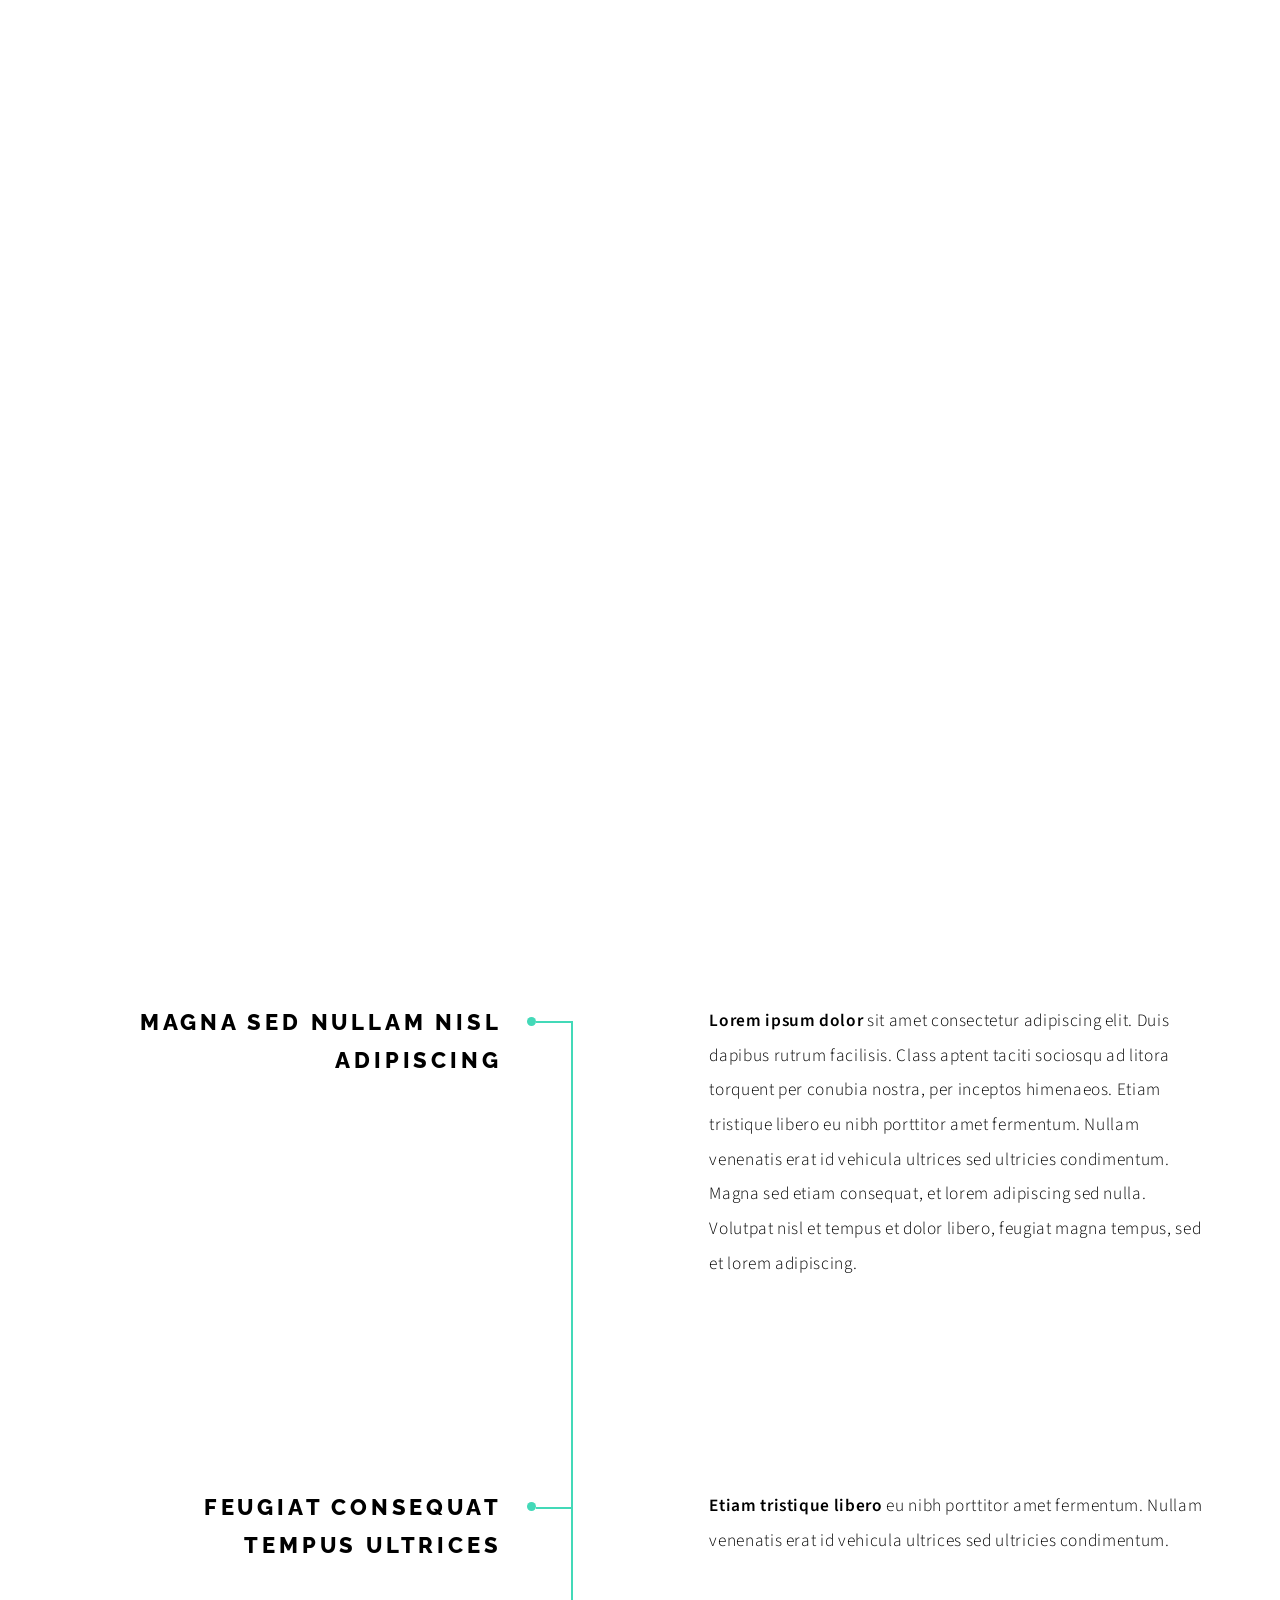
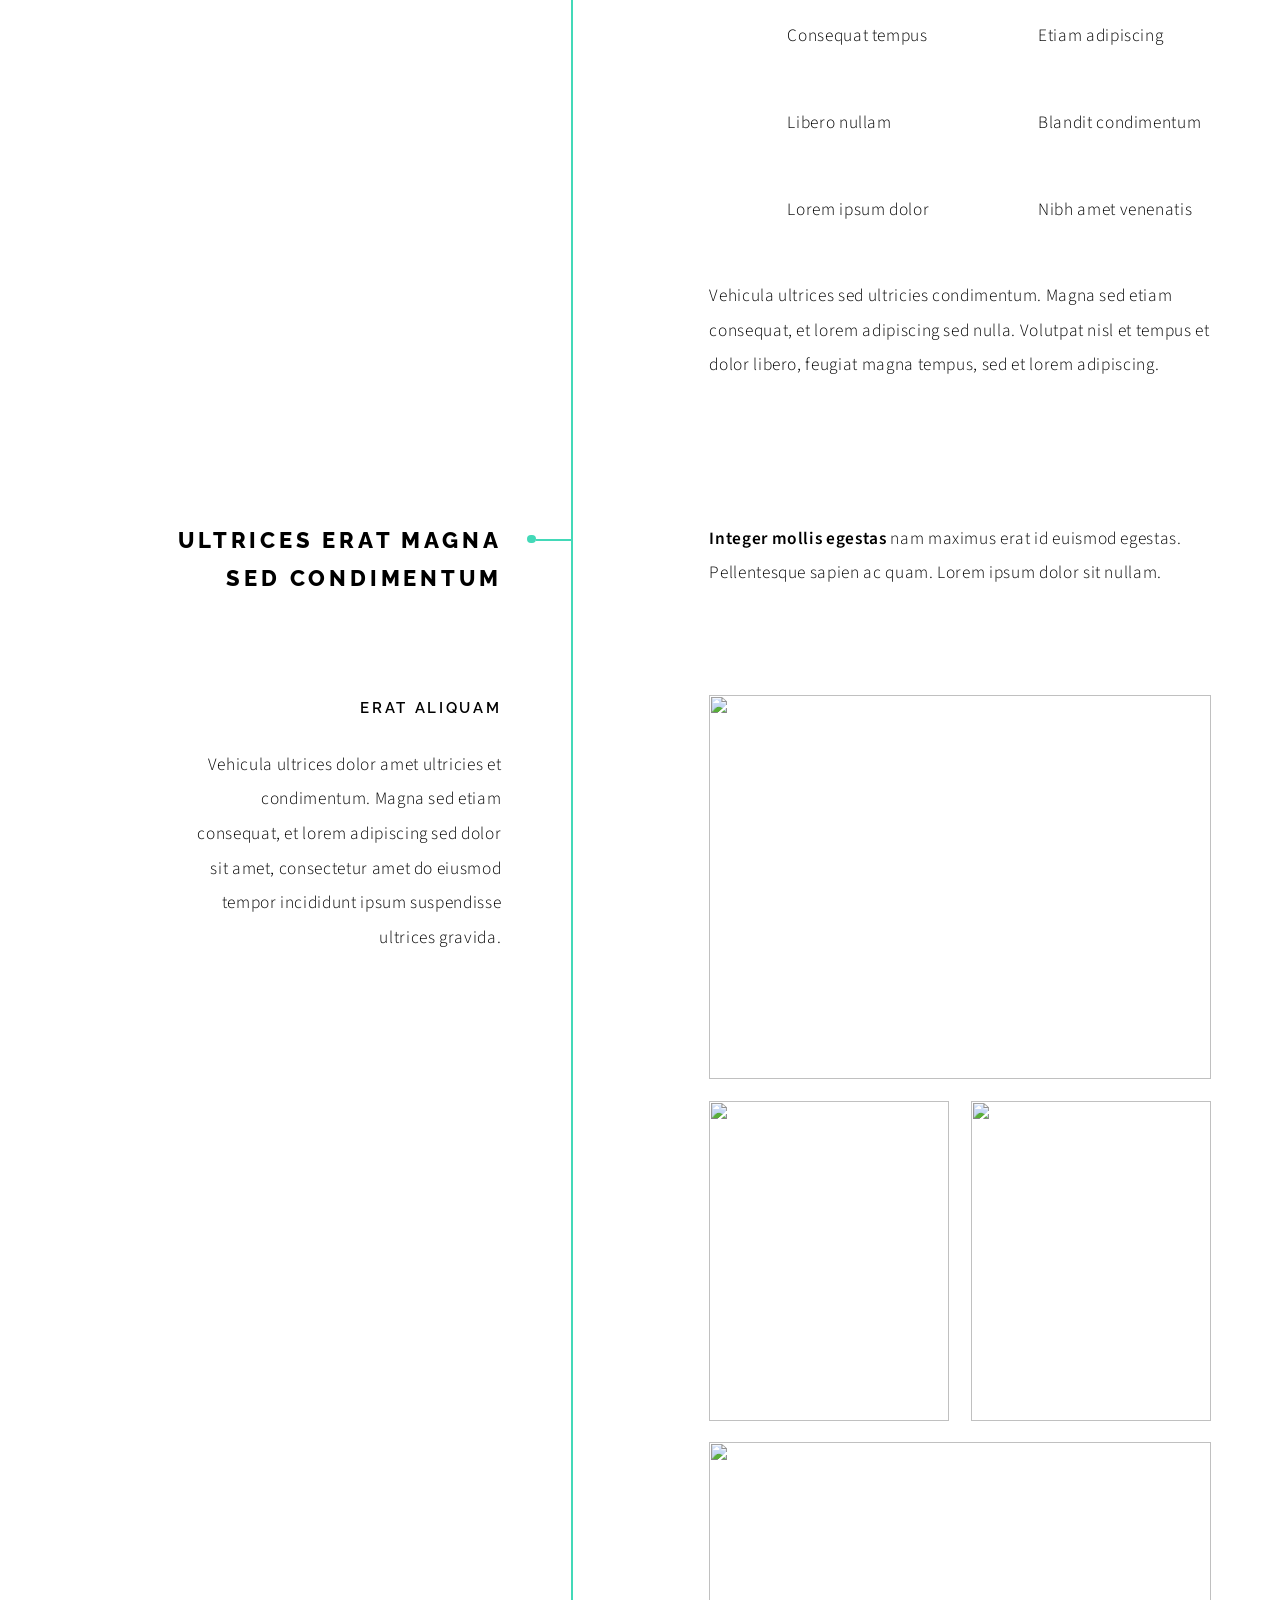
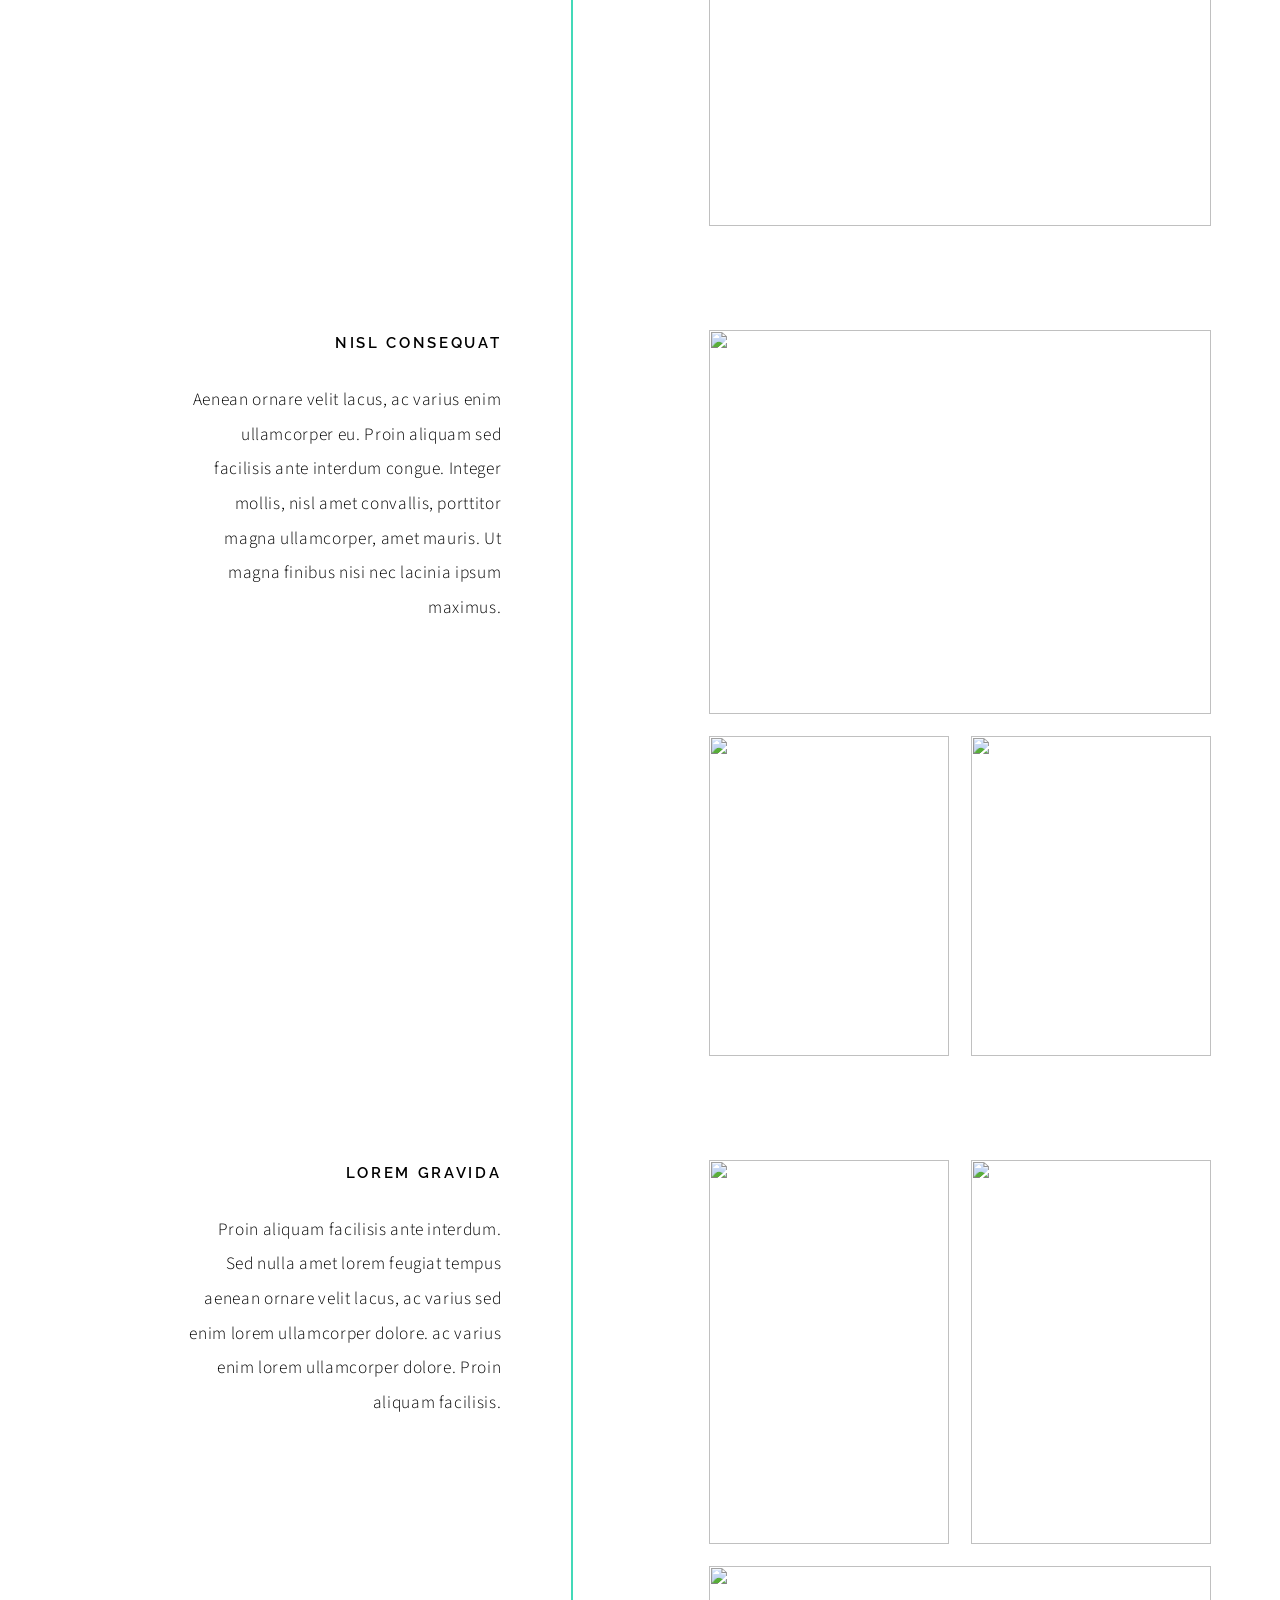
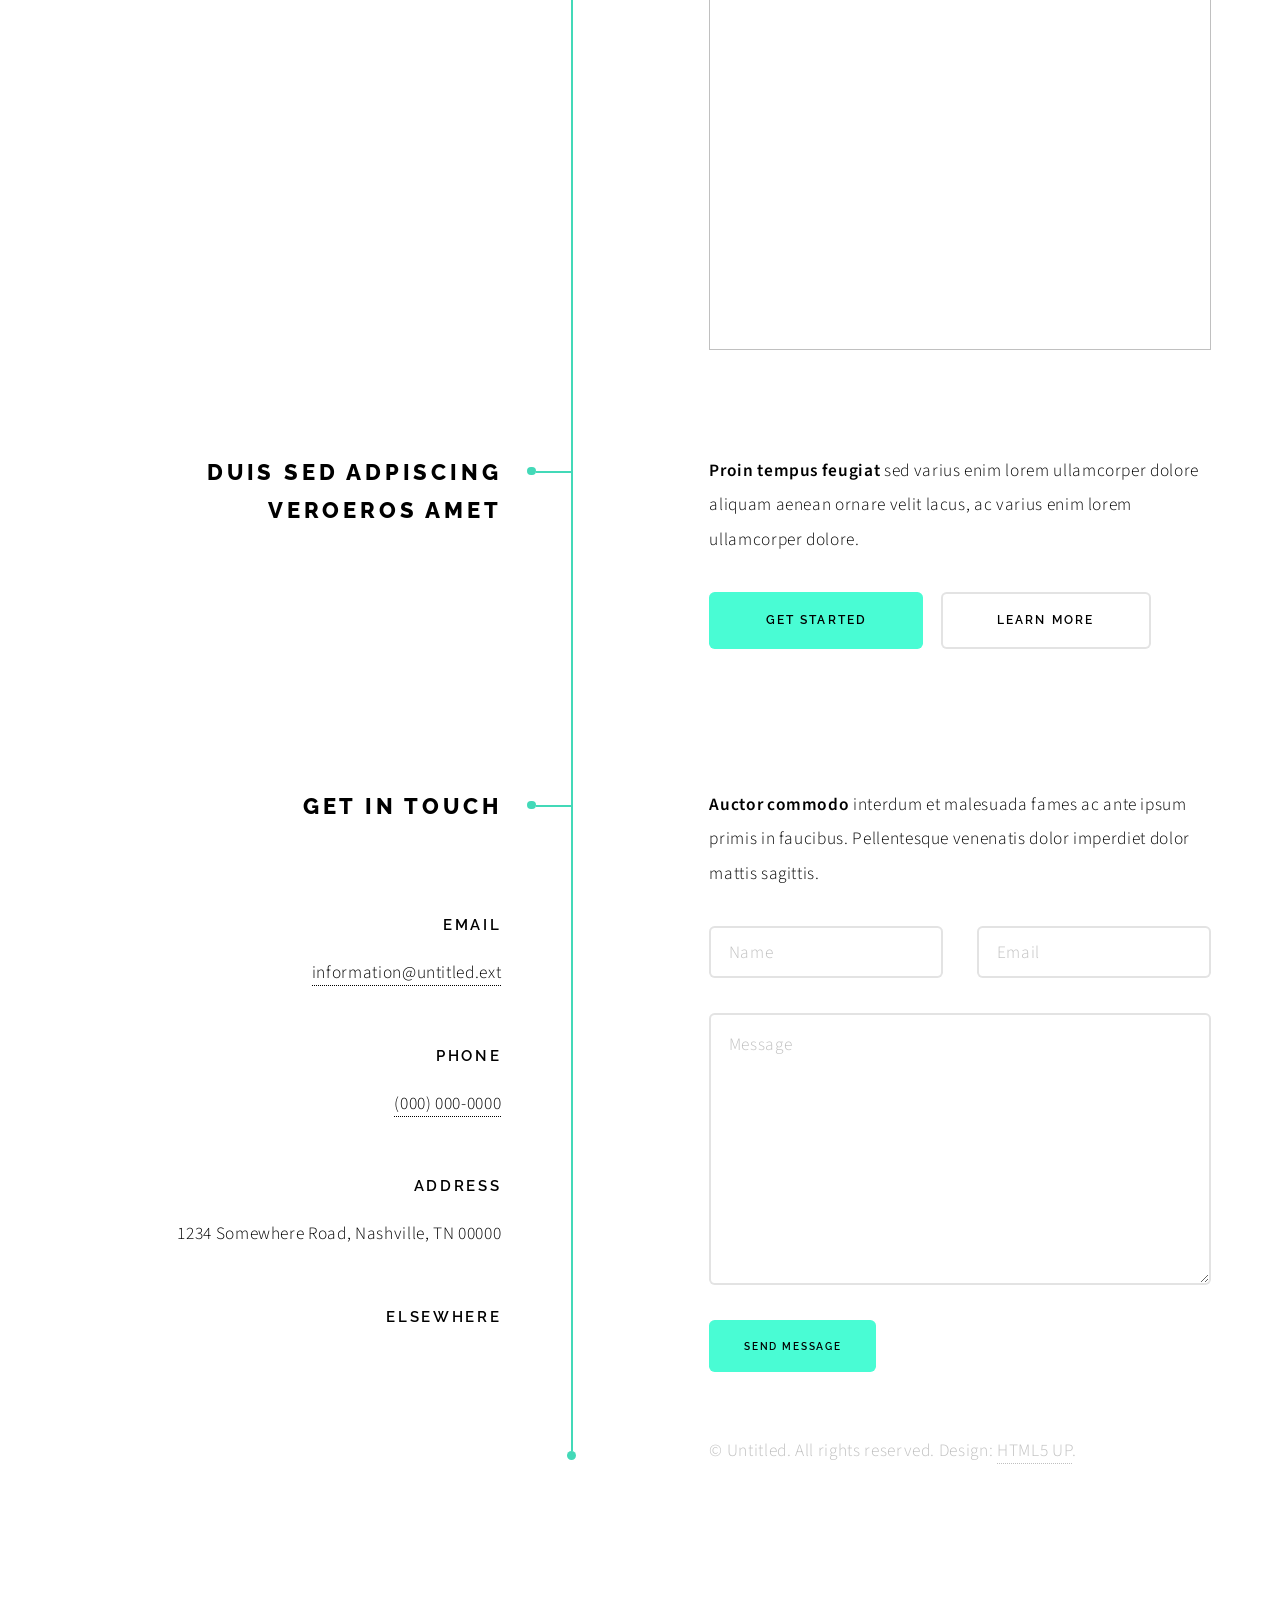
==== index.html @ 5be79893 "Add files via upload" ====
<!DOCTYPE HTML>
<!--
	Paradigm Shift by HTML5 UP
	html5up.net | @ajlkn
	Free for personal and commercial use under the CCA 3.0 license (html5up.net/license)
-->
<html>
	<head>
		<title>Paradigm Shift by HTML5 UP</title>
		<meta charset="utf-8" />
		<meta name="viewport" content="width=device-width, initial-scale=1, user-scalable=no" />
		<meta name="description" content="" />
		<meta name="keywords" content="" />
		<link rel="stylesheet" href="assets/css/main.css" />
	</head>
	<body class="is-preload">

		<!-- Wrapper -->
			<div id="wrapper">

				<!-- Intro -->
					<section class="intro">
						<header>
							<h1>Paradigm Shift</h1>
							<p>A free responsive site template designed by <a href="https://twitter.com/ajlkn">@ajlkn</a> / <a href="https://html5up.net">HTML5 UP</a></p>
							<ul class="actions">
								<li><a href="#first" class="arrow scrolly"><span class="label">Next</span></a></li>
							</ul>
						</header>
						<div class="content">
							<span class="image fill" data-position="center"><img src="images/pic01.jpg" alt="" /></span>
						</div>
					</section>

				<!-- Section -->
					<section id="first">
						<header>
							<h2>Magna sed nullam nisl adipiscing</h2>
						</header>
						<div class="content">
							<p><strong>Lorem ipsum dolor</strong> sit amet consectetur adipiscing elit. Duis dapibus rutrum facilisis. Class aptent taciti sociosqu ad litora torquent per conubia nostra, per inceptos himenaeos. Etiam tristique libero eu nibh porttitor amet fermentum. Nullam venenatis erat id vehicula ultrices sed ultricies condimentum. Magna sed etiam consequat, et lorem adipiscing sed nulla. Volutpat nisl et tempus et dolor libero, feugiat magna tempus, sed et lorem adipiscing.</p>
							<span class="image main"><img src="images/pic02.jpg" alt="" /></span>
						</div>
					</section>

				<!-- Section -->
					<section>
						<header>
							<h2>Feugiat consequat tempus ultrices</h2>
						</header>
						<div class="content">
							<p><strong>Etiam tristique libero</strong> eu nibh porttitor amet fermentum. Nullam venenatis erat id vehicula ultrices sed ultricies condimentum.</p>
							<ul class="feature-icons">
								<li class="icon solid fa-laptop">Consequat tempus</li>
								<li class="icon solid fa-bolt">Etiam adipiscing</li>
								<li class="icon solid fa-signal">Libero nullam</li>
								<li class="icon solid fa-cog">Blandit condimentum</li>
								<li class="icon solid fa-map-marker-alt">Lorem ipsum dolor</li>
								<li class="icon solid fa-code">Nibh amet venenatis</li>
							</ul>
							<p>Vehicula ultrices sed ultricies condimentum. Magna sed etiam consequat, et lorem adipiscing sed nulla. Volutpat nisl et tempus et dolor libero, feugiat magna tempus, sed et lorem adipiscing.</p>
						</div>
					</section>

				<!-- Section -->
					<section>
						<header>
							<h2>Ultrices erat magna sed condimentum</h2>
						</header>
						<div class="content">
							<p><strong>Integer mollis egestas</strong> nam maximus erat id euismod egestas. Pellentesque sapien ac quam. Lorem ipsum dolor sit nullam.</p>

							<!-- Section -->
								<section>
									<header>
										<h3>Erat aliquam</h3>
										<p>Vehicula ultrices dolor amet ultricies et condimentum. Magna sed etiam consequat, et lorem adipiscing sed dolor sit amet, consectetur amet do eiusmod tempor incididunt  ipsum suspendisse ultrices gravida.</p>
									</header>
									<div class="content">
										<div class="gallery">
											<a href="images/gallery/fulls/01.jpg" class="landscape"><img src="images/gallery/thumbs/01.jpg" alt="" /></a>
											<a href="images/gallery/fulls/02.jpg"><img src="images/gallery/thumbs/02.jpg" alt="" /></a>
											<a href="images/gallery/fulls/03.jpg"><img src="images/gallery/thumbs/03.jpg" alt="" /></a>
											<a href="images/gallery/fulls/04.jpg" class="landscape"><img src="images/gallery/thumbs/04.jpg" alt="" /></a>
										</div>
									</div>
								</section>

							<!-- Section -->
								<section>
									<header>
										<h3>Nisl consequat</h3>
										<p>Aenean ornare velit lacus, ac varius enim ullamcorper eu. Proin aliquam sed facilisis ante interdum congue. Integer mollis, nisl amet convallis, porttitor magna ullamcorper, amet mauris. Ut magna finibus nisi nec lacinia ipsum maximus.</p>
									</header>
									<div class="content">
										<div class="gallery">
											<a href="images/gallery/fulls/05.jpg" class="landscape"><img src="images/gallery/thumbs/05.jpg" alt="" /></a>
											<a href="images/gallery/fulls/06.jpg"><img src="images/gallery/thumbs/06.jpg" alt="" /></a>
											<a href="images/gallery/fulls/07.jpg"><img src="images/gallery/thumbs/07.jpg" alt="" /></a>
										</div>
									</div>
								</section>

							<!-- Section -->
								<section>
									<header>
										<h3>Lorem gravida</h3>
										<p>Proin aliquam facilisis ante interdum. Sed nulla amet lorem feugiat tempus aenean ornare velit lacus, ac varius sed enim lorem ullamcorper dolore.  ac varius enim lorem ullamcorper dolore. Proin aliquam facilisis.</p>
									</header>
									<div class="content">
										<div class="gallery">
											<a href="images/gallery/fulls/08.jpg" class="portrait"><img src="images/gallery/thumbs/08.jpg" alt="" /></a>
											<a href="images/gallery/fulls/09.jpg" class="portrait"><img src="images/gallery/thumbs/09.jpg" alt="" /></a>
											<a href="images/gallery/fulls/10.jpg" class="landscape"><img src="images/gallery/thumbs/10.jpg" alt="" /></a>
										</div>
									</div>
								</section>

						</div>
					</section>

				<!-- Section -->
					<section>
						<header>
							<h2>Duis sed adpiscing veroeros amet</h2>
						</header>
						<div class="content">
							<p><strong>Proin tempus feugiat</strong> sed varius enim lorem ullamcorper dolore aliquam aenean ornare velit lacus, ac varius enim lorem ullamcorper dolore.</p>
							<ul class="actions">
								<li><a href="#" class="button primary large">Get Started</a></li>
								<li><a href="#" class="button large">Learn More</a></li>
							</ul>
						</div>
					</section>

				<!-- Elements -->
				<!--
					<section>
						<header>
							<h2>Elements</h2>
						</header>
						<div class="content">

							<section>
								<header>
									<h3>Text</h3>
								</header>
								<div class="content">
									<p>This is <b>bold</b> and this is <strong>strong</strong>. This is <i>italic</i> and this is <em>emphasized</em>.
									This is <sup>superscript</sup> text and this is <sub>subscript</sub> text.
									This is <u>underlined</u> and this is code: <code>for (;;) { ... }</code>. Finally, <a href="#">this is a link</a>.</p>
									<hr />
									<h2>Heading Level 2</h2>
									<h3>Heading Level 3</h3>
									<h4>Heading Level 4</h4>
									<h5>Heading Level 5</h5>
									<hr />
									<h5>Blockquote</h5>
									<blockquote>Fringilla nisl. Donec accumsan interdum nisi, quis tincidunt felis sagittis eget tempus euismod. Vestibulum ante ipsum primis in faucibus vestibulum. Blandit adipiscing eu felis iaculis volutpat ac adipiscing accumsan faucibus. Vestibulum ante ipsum primis in faucibus lorem ipsum dolor sit amet nullam adipiscing eu felis.</blockquote>
									<h5>Preformatted</h5>
									<pre><code>i = 0;

while (!deck.isInOrder()) {
  print 'Iteration ' + i;
  deck.shuffle();
  i++;
}

print 'Sorted in ' + i + ' iterations.';</code></pre>
								</div>
							</section>

							<section>
								<header>
									<h3>Lists</h3>
								</header>
								<div class="content">

									<h4>Unordered</h4>
									<ul>
										<li>Dolor pulvinar etiam.</li>
										<li>Sagittis adipiscing.</li>
										<li>Felis enim feugiat.</li>
									</ul>

									<h4>Alternate</h4>
									<ul class="alt">
										<li>Dolor pulvinar etiam.</li>
										<li>Sagittis adipiscing.</li>
										<li>Felis enim feugiat.</li>
									</ul>

									<h4>Ordered</h4>
									<ol>
										<li>Dolor pulvinar etiam.</li>
										<li>Etiam vel felis viverra.</li>
										<li>Felis enim feugiat.</li>
										<li>Dolor pulvinar etiam.</li>
										<li>Etiam vel felis lorem.</li>
										<li>Felis enim et feugiat.</li>
									</ol>
									<h4>Icons</h4>
									<ul class="icons">
										<li><a href="#" class="icon brands fa-twitter"><span class="label">Twitter</span></a></li>
										<li><a href="#" class="icon brands fa-facebook-f"><span class="label">Facebook</span></a></li>
										<li><a href="#" class="icon brands fa-instagram"><span class="label">Instagram</span></a></li>
										<li><a href="#" class="icon brands fa-github"><span class="label">Github</span></a></li>
									</ul>

									<h4>Actions</h4>
									<ul class="actions">
										<li><a href="#" class="button primary">Default</a></li>
										<li><a href="#" class="button">Default</a></li>
									</ul>
									<ul class="actions stacked">
										<li><a href="#" class="button primary">Default</a></li>
										<li><a href="#" class="button">Default</a></li>
									</ul>
								</div>
							</section>

							<section>
								<header>
									<h3>Table</h3>
								</header>
								<div class="content">
									<h4>Default</h4>
									<div class="table-wrapper">
										<table>
											<thead>
												<tr>
													<th>Name</th>
													<th>Description</th>
													<th>Price</th>
												</tr>
											</thead>
											<tbody>
												<tr>
													<td>Item One</td>
													<td>Ante turpis integer aliquet porttitor.</td>
													<td>29.99</td>
												</tr>
												<tr>
													<td>Item Two</td>
													<td>Vis ac commodo adipiscing arcu aliquet.</td>
													<td>19.99</td>
												</tr>
												<tr>
													<td>Item Three</td>
													<td> Morbi faucibus arcu accumsan lorem.</td>
													<td>29.99</td>
												</tr>
												<tr>
													<td>Item Four</td>
													<td>Vitae integer tempus condimentum.</td>
													<td>19.99</td>
												</tr>
												<tr>
													<td>Item Five</td>
													<td>Ante turpis integer aliquet porttitor.</td>
													<td>29.99</td>
												</tr>
											</tbody>
											<tfoot>
												<tr>
													<td colspan="2"></td>
													<td>100.00</td>
												</tr>
											</tfoot>
										</table>
									</div>

									<h4>Alternate</h4>
									<div class="table-wrapper">
										<table class="alt">
											<thead>
												<tr>
													<th>Name</th>
													<th>Description</th>
													<th>Price</th>
												</tr>
											</thead>
											<tbody>
												<tr>
													<td>Item One</td>
													<td>Ante turpis integer aliquet porttitor.</td>
													<td>29.99</td>
												</tr>
												<tr>
													<td>Item Two</td>
													<td>Vis ac commodo adipiscing arcu aliquet.</td>
													<td>19.99</td>
												</tr>
												<tr>
													<td>Item Three</td>
													<td> Morbi faucibus arcu accumsan lorem.</td>
													<td>29.99</td>
												</tr>
												<tr>
													<td>Item Four</td>
													<td>Vitae integer tempus condimentum.</td>
													<td>19.99</td>
												</tr>
												<tr>
													<td>Item Five</td>
													<td>Ante turpis integer aliquet porttitor.</td>
													<td>29.99</td>
												</tr>
											</tbody>
											<tfoot>
												<tr>
													<td colspan="2"></td>
													<td>100.00</td>
												</tr>
											</tfoot>
										</table>
									</div>
								</div>
							</section>

							<section>
								<header>
									<h3>Buttons</h3>
								</header>
								<div class="content">
									<ul class="actions">
										<li><a href="#" class="button primary">Primary</a></li>
										<li><a href="#" class="button">Default</a></li>
									</ul>
									<ul class="actions">
										<li><a href="#" class="button large">Large</a></li>
										<li><a href="#" class="button">Default</a></li>
										<li><a href="#" class="button small">Small</a></li>
									</ul>
									<ul class="actions">
										<li><a href="#" class="button primary icon solid fa-download">Icon</a></li>
										<li><a href="#" class="button icon solid fa-download">Icon</a></li>
									</ul>
									<ul class="actions">
										<li><span class="button primary disabled">Disabled</span></li>
										<li><span class="button disabled">Disabled</span></li>
									</ul>
								</div>
							</section>

							<section>
								<header>
									<h3>Form</h3>
								</header>
								<div class="content">
									<form method="post" action="#">
										<div class="fields">
											<div class="field half">
												<label for="demo-name">Name</label>
												<input type="text" name="demo-name" id="demo-name" value="" placeholder="Jane Doe" />
											</div>
											<div class="field half">
												<label for="demo-email">Email</label>
												<input type="email" name="demo-email" id="demo-email" value="" placeholder="jane@untitled.tld" />
											</div>
											<div class="field">
												<label for="demo-category">Category</label>
												<select name="demo-category" id="demo-category">
													<option value="">-</option>
													<option value="1">Manufacturing</option>
													<option value="1">Shipping</option>
													<option value="1">Administration</option>
													<option value="1">Human Resources</option>
												</select>
											</div>
											<div class="field half">
												<input type="radio" id="demo-priority-low" name="demo-priority" checked>
												<label for="demo-priority-low">Low</label>
											</div>
											<div class="field half">
												<input type="radio" id="demo-priority-high" name="demo-priority">
												<label for="demo-priority-high">High</label>
											</div>
											<div class="field half">
												<input type="checkbox" id="demo-copy" name="demo-copy">
												<label for="demo-copy">Email me a copy</label>
											</div>
											<div class="field half">
												<input type="checkbox" id="demo-human" name="demo-human" checked>
												<label for="demo-human">Not a robot</label>
											</div>
											<div class="field">
												<label for="demo-message">Message</label>
												<textarea name="demo-message" id="demo-message" placeholder="Enter your message" rows="6"></textarea>
											</div>
										</div>
										<ul class="actions">
											<li><input type="submit" value="Send Message" class="primary" /></li>
											<li><input type="reset" value="Reset" /></li>
										</ul>
									</form>
								</div>
							</section>

						</div>
					</section>
				-->

				<!-- Section -->
					<section>
						<header>
							<h2>Get in touch</h2>
						</header>
						<div class="content">
							<p><strong>Auctor commodo</strong> interdum et malesuada fames ac ante ipsum primis in faucibus. Pellentesque venenatis dolor imperdiet dolor mattis sagittis.</p>
							<form>
								<div class="fields">
									<div class="field half">
										<input type="text" name="name" id="name" placeholder="Name" />
									</div>
									<div class="field half">
										<input type="email" name="email" id="email" placeholder="Email" />
									</div>
									<div class="field">
										<textarea name="message" id="message" placeholder="Message" rows="7"></textarea>
									</div>
								</div>
								<ul class="actions">
									<li><input type="submit" value="Send Message" class="button primary" /></li>
								</ul>
							</form>
						</div>
						<footer>
							<ul class="items">
								<li>
									<h3>Email</h3>
									<a href="#">information@untitled.ext</a>
								</li>
								<li>
									<h3>Phone</h3>
									<a href="#">(000) 000-0000</a>
								</li>
								<li>
									<h3>Address</h3>
									<span>1234 Somewhere Road, Nashville, TN 00000</span>
								</li>
								<li>
									<h3>Elsewhere</h3>
									<ul class="icons">
										<li><a href="#" class="icon brands fa-twitter"><span class="label">Twitter</span></a></li>
										<li><a href="#" class="icon brands fa-facebook-f"><span class="label">Facebook</span></a></li>
										<li><a href="#" class="icon brands fa-instagram"><span class="label">Instagram</span></a></li>
										<li><a href="#" class="icon brands fa-linkedin-in"><span class="label">LinkedIn</span></a></li>
										<li><a href="#" class="icon brands fa-github"><span class="label">GitHub</span></a></li>
										<li><a href="#" class="icon brands fa-codepen"><span class="label">Codepen</span></a></li>
									</ul>
								</li>
							</ul>
						</footer>
					</section>

				<!-- Copyright -->
					<div class="copyright">&copy; Untitled. All rights reserved. Design: <a href="https://html5up.net">HTML5 UP</a>.</div>

			</div>

		<!-- Scripts -->
			<script src="assets/js/jquery.min.js"></script>
			<script src="assets/js/jquery.scrolly.min.js"></script>
			<script src="assets/js/browser.min.js"></script>
			<script src="assets/js/breakpoints.min.js"></script>
			<script src="assets/js/util.js"></script>
			<script src="assets/js/main.js"></script>

	</body>
</html>
---- assets/css/main.css ----
@import url(fontawesome-all.min.css);
@import url("https://fonts.googleapis.com/css?family=Source+Sans+Pro:300,600,700,300i,600i,700i|Raleway:600,800");

/*
	Paradigm Shift by HTML5 UP
	html5up.net | @ajlkn
	Free for personal and commercial use under the CCA 3.0 license (html5up.net/license)
*/

html, body, div, span, applet, object,
iframe, h1, h2, h3, h4, h5, h6, p, blockquote,
pre, a, abbr, acronym, address, big, cite,
code, del, dfn, em, img, ins, kbd, q, s, samp,
small, strike, strong, sub, sup, tt, var, b,
u, i, center, dl, dt, dd, ol, ul, li, fieldset,
form, label, legend, table, caption, tbody,
tfoot, thead, tr, th, td, article, aside,
canvas, details, embed, figure, figcaption,
footer, header, hgroup, menu, nav, output, ruby,
section, summary, time, mark, audio, video {
	margin: 0;
	padding: 0;
	border: 0;
	font-size: 100%;
	font: inherit;
	vertical-align: baseline;}

article, aside, details, figcaption, figure,
footer, header, hgroup, menu, nav, section {
	display: block;}

body {
	line-height: 1;
}

ol, ul {
	list-style: none;
}

blockquote, q {
	quotes: none;
}

	blockquote:before, blockquote:after, q:before, q:after {
		content: '';
		content: none;
	}

table {
	border-collapse: collapse;
	border-spacing: 0;
}

body {
	-webkit-text-size-adjust: none;
}

mark {
	background-color: transparent;
	color: inherit;
}

input::-moz-focus-inner {
	border: 0;
	padding: 0;
}

input, select, textarea {
	-moz-appearance: none;
	-webkit-appearance: none;
	-ms-appearance: none;
	appearance: none;
}

/* Basic */

	@-ms-viewport {
		width: device-width;
	}

	body {
		-ms-overflow-style: scrollbar;
	}

	@media screen and (max-width: 480px) {

		html, body {
			min-width: 320px;
		}

	}

	html {
		box-sizing: border-box;
	}

	*, *:before, *:after {
		box-sizing: inherit;
	}

	html {
		overflow-x: hidden;
	}

	body {
		background: #ffffff;
		overflow-x: hidden;
	}

		body.is-preload *, body.is-preload *:before, body.is-preload *:after {
			-moz-animation: none !important;
			-webkit-animation: none !important;
			-ms-animation: none !important;
			animation: none !important;
			-moz-transition: none !important;
			-webkit-transition: none !important;
			-ms-transition: none !important;
			transition: none !important;
		}

/* Typography */

	html {
		font-size: 18pt;
	}

		@media screen and (max-width: 1920px) {

			html {
				font-size: 13pt;
			}

		}

		@media screen and (max-width: 1152px) {

			html {
				font-size: 14pt;
			}

		}

		@media screen and (max-width: 736px) {

			html {
				font-size: 12pt;
			}

		}

		@media screen and (max-width: 480px) {

			html {
				font-size: 11pt;
			}

		}

	body {
		background-color: #ffffff;
		color: #000000;
	}

	body, input, select, textarea {
		color: #000000;
		font-family: "Source Sans Pro", Helvetica, sans-serif;
		font-size: 1rem;
		font-weight: 300;
		letter-spacing: 0.0375em;
		line-height: 2;
	}

	a {
		-moz-transition: border-bottom-color 0.25s ease-in-out;
		-webkit-transition: border-bottom-color 0.25s ease-in-out;
		-ms-transition: border-bottom-color 0.25s ease-in-out;
		transition: border-bottom-color 0.25s ease-in-out;
		text-decoration: none;
		color: #000000;
		border-bottom: dotted 1px;
	}

		a:hover {
			text-decoration: none;
			border-bottom-color: transparent;
		}

	strong, b {
		font-weight: 600;
		color: #000000;
	}

	em, i {
		font-style: italic;
	}

	p {
		margin: 0 0 2rem 0;
	}

	h1, h2, h3, h4, h5, h6 {
		color: #000000;
		font-family: "Raleway", Helvetica, sans-serif;
		font-weight: 600;
		letter-spacing: 0.175em;
		line-height: 1.75;
		margin: 0 0 1.5rem 0;
		text-transform: uppercase;
	}

		h1 a, h2 a, h3 a, h4 a, h5 a, h6 a {
			color: inherit;
			text-decoration: none;
		}

	h1 {
		font-family: "Source Sans Pro", Helvetica, sans-serif;
		font-size: 5rem;
		font-weight: 700;
		letter-spacing: -0.05em;
		line-height: 1.1;
		margin: 0 0 1.5rem 0;
		text-transform: none;
	}

	h2 {
		font-size: 1.25rem;
		font-weight: 800;
		margin: 0 0 2rem 0;
	}

	h3 {
		font-size: 0.875rem;
	}

	h4 {
		font-size: 0.875rem;
	}

	h5 {
		font-size: 0.75rem;
	}

	h6 {
		font-size: 0.625rem;
	}

	@media screen and (max-width: 736px) {

		h1 {
			font-size: 4.5rem;
			line-height: 1.1;
		}

		h2 {
			font-size: 1.25rem;
			line-height: 1.7;
		}

		h3 {
			font-size: 0.9rem;
		}

		h4 {
			font-size: 0.75rem;
		}

		h5 {
			font-size: 0.675rem;
		}

	}

	@media screen and (max-width: 360px) {

		h1 {
			font-size: 3.75rem;
		}

		h2 {
			font-size: 1.125rem;
		}

		h3 {
			font-size: 0.8rem;
		}

		h4 {
			font-size: 0.675rem;
		}

		h5 {
			font-size: 0.675rem;
		}

	}

	sub {
		font-size: 0.8rem;
		position: relative;
		top: 0.5rem;
	}

	sup {
		font-size: 0.8rem;
		position: relative;
		top: -0.5rem;
	}

	blockquote {
		border-left: solid 0.5rem rgba(144, 144, 144, 0.25);
		font-style: italic;
		margin: 0 0 2rem 0;
		padding: 1rem 0 1rem 2rem;
	}

	code {
		background: rgba(144, 144, 144, 0.1);
		border-radius: 0.325rem;
		font-family: "Courier New", monospace;
		font-size: 0.9rem;
		margin: 0 0.25rem;
		padding: 0.25rem 0.65rem;
	}

	pre {
		-webkit-overflow-scrolling: touch;
		font-family: "Courier New", monospace;
		font-size: 0.9rem;
		margin: 0 0 2rem 0;
		width: 100%;
	}

		pre code {
			display: block;
			line-height: 1.75;
			padding: 1rem 1.5rem;
			overflow-x: auto;
		}

	hr {
		border: 0;
		border-bottom: solid 2px rgba(144, 144, 144, 0.25);
		margin: 3rem 0;
	}

		hr.major {
			margin: 5rem 0;
		}

		@media screen and (max-width: 736px) {

			hr.major {
				margin: 3rem 0;
			}

		}

/* Row */

	.row {
		display: flex;
		flex-wrap: wrap;
		box-sizing: border-box;
		align-items: stretch;
	}

		.row > * {
			box-sizing: border-box;
		}

		.row.gtr-uniform > * > :last-child {
			margin-bottom: 0;
		}

		.row.aln-left {
			justify-content: flex-start;
		}

		.row.aln-center {
			justify-content: center;
		}

		.row.aln-right {
			justify-content: flex-end;
		}

		.row.aln-top {
			align-items: flex-start;
		}

		.row.aln-middle {
			align-items: center;
		}

		.row.aln-bottom {
			align-items: flex-end;
		}

		.row > .imp {
			order: -1;
		}

		.row > .col-1 {
			width: 8.33333%;
		}

		.row > .off-1 {
			margin-left: 8.33333%;
		}

		.row > .col-2 {
			width: 16.66667%;
		}

		.row > .off-2 {
			margin-left: 16.66667%;
		}

		.row > .col-3 {
			width: 25%;
		}

		.row > .off-3 {
			margin-left: 25%;
		}

		.row > .col-4 {
			width: 33.33333%;
		}

		.row > .off-4 {
			margin-left: 33.33333%;
		}

		.row > .col-5 {
			width: 41.66667%;
		}

		.row > .off-5 {
			margin-left: 41.66667%;
		}

		.row > .col-6 {
			width: 50%;
		}

		.row > .off-6 {
			margin-left: 50%;
		}

		.row > .col-7 {
			width: 58.33333%;
		}

		.row > .off-7 {
			margin-left: 58.33333%;
		}

		.row > .col-8 {
			width: 66.66667%;
		}

		.row > .off-8 {
			margin-left: 66.66667%;
		}

		.row > .col-9 {
			width: 75%;
		}

		.row > .off-9 {
			margin-left: 75%;
		}

		.row > .col-10 {
			width: 83.33333%;
		}

		.row > .off-10 {
			margin-left: 83.33333%;
		}

		.row > .col-11 {
			width: 91.66667%;
		}

		.row > .off-11 {
			margin-left: 91.66667%;
		}

		.row > .col-12 {
			width: 100%;
		}

		.row > .off-12 {
			margin-left: 100%;
		}

		.row.gtr-0 {
			margin-top: 0;
			margin-left: 0rem;
		}

			.row.gtr-0 > * {
				padding: 0 0 0 0rem;
			}

			.row.gtr-0.gtr-uniform {
				margin-top: 0rem;
			}

				.row.gtr-0.gtr-uniform > * {
					padding-top: 0rem;
				}

		.row.gtr-25 {
			margin-top: 0;
			margin-left: -0.5rem;
		}

			.row.gtr-25 > * {
				padding: 0 0 0 0.5rem;
			}

			.row.gtr-25.gtr-uniform {
				margin-top: -0.5rem;
			}

				.row.gtr-25.gtr-uniform > * {
					padding-top: 0.5rem;
				}

		.row.gtr-50 {
			margin-top: 0;
			margin-left: -1rem;
		}

			.row.gtr-50 > * {
				padding: 0 0 0 1rem;
			}

			.row.gtr-50.gtr-uniform {
				margin-top: -1rem;
			}

				.row.gtr-50.gtr-uniform > * {
					padding-top: 1rem;
				}

		.row {
			margin-top: 0;
			margin-left: -2rem;
		}

			.row > * {
				padding: 0 0 0 2rem;
			}

			.row.gtr-uniform {
				margin-top: -2rem;
			}

				.row.gtr-uniform > * {
					padding-top: 2rem;
				}

		.row.gtr-150 {
			margin-top: 0;
			margin-left: -3rem;
		}

			.row.gtr-150 > * {
				padding: 0 0 0 3rem;
			}

			.row.gtr-150.gtr-uniform {
				margin-top: -3rem;
			}

				.row.gtr-150.gtr-uniform > * {
					padding-top: 3rem;
				}

		.row.gtr-200 {
			margin-top: 0;
			margin-left: -4rem;
		}

			.row.gtr-200 > * {
				padding: 0 0 0 4rem;
			}

			.row.gtr-200.gtr-uniform {
				margin-top: -4rem;
			}

				.row.gtr-200.gtr-uniform > * {
					padding-top: 4rem;
				}

		@media screen and (max-width: 1920px) {

			.row {
				display: flex;
				flex-wrap: wrap;
				box-sizing: border-box;
				align-items: stretch;
			}

				.row > * {
					box-sizing: border-box;
				}

				.row.gtr-uniform > * > :last-child {
					margin-bottom: 0;
				}

				.row.aln-left {
					justify-content: flex-start;
				}

				.row.aln-center {
					justify-content: center;
				}

				.row.aln-right {
					justify-content: flex-end;
				}

				.row.aln-top {
					align-items: flex-start;
				}

				.row.aln-middle {
					align-items: center;
				}

				.row.aln-bottom {
					align-items: flex-end;
				}

				.row > .imp-xlarge {
					order: -1;
				}

				.row > .col-1-xlarge {
					width: 8.33333%;
				}

				.row > .off-1-xlarge {
					margin-left: 8.33333%;
				}

				.row > .col-2-xlarge {
					width: 16.66667%;
				}

				.row > .off-2-xlarge {
					margin-left: 16.66667%;
				}

				.row > .col-3-xlarge {
					width: 25%;
				}

				.row > .off-3-xlarge {
					margin-left: 25%;
				}

				.row > .col-4-xlarge {
					width: 33.33333%;
				}

				.row > .off-4-xlarge {
					margin-left: 33.33333%;
				}

				.row > .col-5-xlarge {
					width: 41.66667%;
				}

				.row > .off-5-xlarge {
					margin-left: 41.66667%;
				}

				.row > .col-6-xlarge {
					width: 50%;
				}

				.row > .off-6-xlarge {
					margin-left: 50%;
				}

				.row > .col-7-xlarge {
					width: 58.33333%;
				}

				.row > .off-7-xlarge {
					margin-left: 58.33333%;
				}

				.row > .col-8-xlarge {
					width: 66.66667%;
				}

				.row > .off-8-xlarge {
					margin-left: 66.66667%;
				}

				.row > .col-9-xlarge {
					width: 75%;
				}

				.row > .off-9-xlarge {
					margin-left: 75%;
				}

				.row > .col-10-xlarge {
					width: 83.33333%;
				}

				.row > .off-10-xlarge {
					margin-left: 83.33333%;
				}

				.row > .col-11-xlarge {
					width: 91.66667%;
				}

				.row > .off-11-xlarge {
					margin-left: 91.66667%;
				}

				.row > .col-12-xlarge {
					width: 100%;
				}

				.row > .off-12-xlarge {
					margin-left: 100%;
				}

				.row.gtr-0 {
					margin-top: 0;
					margin-left: 0rem;
				}

					.row.gtr-0 > * {
						padding: 0 0 0 0rem;
					}

					.row.gtr-0.gtr-uniform {
						margin-top: 0rem;
					}

						.row.gtr-0.gtr-uniform > * {
							padding-top: 0rem;
						}

				.row.gtr-25 {
					margin-top: 0;
					margin-left: -0.5rem;
				}

					.row.gtr-25 > * {
						padding: 0 0 0 0.5rem;
					}

					.row.gtr-25.gtr-uniform {
						margin-top: -0.5rem;
					}

						.row.gtr-25.gtr-uniform > * {
							padding-top: 0.5rem;
						}

				.row.gtr-50 {
					margin-top: 0;
					margin-left: -1rem;
				}

					.row.gtr-50 > * {
						padding: 0 0 0 1rem;
					}

					.row.gtr-50.gtr-uniform {
						margin-top: -1rem;
					}

						.row.gtr-50.gtr-uniform > * {
							padding-top: 1rem;
						}

				.row {
					margin-top: 0;
					margin-left: -2rem;
				}

					.row > * {
						padding: 0 0 0 2rem;
					}

					.row.gtr-uniform {
						margin-top: -2rem;
					}

						.row.gtr-uniform > * {
							padding-top: 2rem;
						}

				.row.gtr-150 {
					margin-top: 0;
					margin-left: -3rem;
				}

					.row.gtr-150 > * {
						padding: 0 0 0 3rem;
					}

					.row.gtr-150.gtr-uniform {
						margin-top: -3rem;
					}

						.row.gtr-150.gtr-uniform > * {
							padding-top: 3rem;
						}

				.row.gtr-200 {
					margin-top: 0;
					margin-left: -4rem;
				}

					.row.gtr-200 > * {
						padding: 0 0 0 4rem;
					}

					.row.gtr-200.gtr-uniform {
						margin-top: -4rem;
					}

						.row.gtr-200.gtr-uniform > * {
							padding-top: 4rem;
						}

		}

		@media screen and (max-width: 1280px) {

			.row {
				display: flex;
				flex-wrap: wrap;
				box-sizing: border-box;
				align-items: stretch;
			}

				.row > * {
					box-sizing: border-box;
				}

				.row.gtr-uniform > * > :last-child {
					margin-bottom: 0;
				}

				.row.aln-left {
					justify-content: flex-start;
				}

				.row.aln-center {
					justify-content: center;
				}

				.row.aln-right {
					justify-content: flex-end;
				}

				.row.aln-top {
					align-items: flex-start;
				}

				.row.aln-middle {
					align-items: center;
				}

				.row.aln-bottom {
					align-items: flex-end;
				}

				.row > .imp-large {
					order: -1;
				}

				.row > .col-1-large {
					width: 8.33333%;
				}

				.row > .off-1-large {
					margin-left: 8.33333%;
				}

				.row > .col-2-large {
					width: 16.66667%;
				}

				.row > .off-2-large {
					margin-left: 16.66667%;
				}

				.row > .col-3-large {
					width: 25%;
				}

				.row > .off-3-large {
					margin-left: 25%;
				}

				.row > .col-4-large {
					width: 33.33333%;
				}

				.row > .off-4-large {
					margin-left: 33.33333%;
				}

				.row > .col-5-large {
					width: 41.66667%;
				}

				.row > .off-5-large {
					margin-left: 41.66667%;
				}

				.row > .col-6-large {
					width: 50%;
				}

				.row > .off-6-large {
					margin-left: 50%;
				}

				.row > .col-7-large {
					width: 58.33333%;
				}

				.row > .off-7-large {
					margin-left: 58.33333%;
				}

				.row > .col-8-large {
					width: 66.66667%;
				}

				.row > .off-8-large {
					margin-left: 66.66667%;
				}

				.row > .col-9-large {
					width: 75%;
				}

				.row > .off-9-large {
					margin-left: 75%;
				}

				.row > .col-10-large {
					width: 83.33333%;
				}

				.row > .off-10-large {
					margin-left: 83.33333%;
				}

				.row > .col-11-large {
					width: 91.66667%;
				}

				.row > .off-11-large {
					margin-left: 91.66667%;
				}

				.row > .col-12-large {
					width: 100%;
				}

				.row > .off-12-large {
					margin-left: 100%;
				}

				.row.gtr-0 {
					margin-top: 0;
					margin-left: 0rem;
				}

					.row.gtr-0 > * {
						padding: 0 0 0 0rem;
					}

					.row.gtr-0.gtr-uniform {
						margin-top: 0rem;
					}

						.row.gtr-0.gtr-uniform > * {
							padding-top: 0rem;
						}

				.row.gtr-25 {
					margin-top: 0;
					margin-left: -0.375rem;
				}

					.row.gtr-25 > * {
						padding: 0 0 0 0.375rem;
					}

					.row.gtr-25.gtr-uniform {
						margin-top: -0.375rem;
					}

						.row.gtr-25.gtr-uniform > * {
							padding-top: 0.375rem;
						}

				.row.gtr-50 {
					margin-top: 0;
					margin-left: -0.75rem;
				}

					.row.gtr-50 > * {
						padding: 0 0 0 0.75rem;
					}

					.row.gtr-50.gtr-uniform {
						margin-top: -0.75rem;
					}

						.row.gtr-50.gtr-uniform > * {
							padding-top: 0.75rem;
						}

				.row {
					margin-top: 0;
					margin-left: -1.5rem;
				}

					.row > * {
						padding: 0 0 0 1.5rem;
					}

					.row.gtr-uniform {
						margin-top: -1.5rem;
					}

						.row.gtr-uniform > * {
							padding-top: 1.5rem;
						}

				.row.gtr-150 {
					margin-top: 0;
					margin-left: -2.25rem;
				}

					.row.gtr-150 > * {
						padding: 0 0 0 2.25rem;
					}

					.row.gtr-150.gtr-uniform {
						margin-top: -2.25rem;
					}

						.row.gtr-150.gtr-uniform > * {
							padding-top: 2.25rem;
						}

				.row.gtr-200 {
					margin-top: 0;
					margin-left: -3rem;
				}

					.row.gtr-200 > * {
						padding: 0 0 0 3rem;
					}

					.row.gtr-200.gtr-uniform {
						margin-top: -3rem;
					}

						.row.gtr-200.gtr-uniform > * {
							padding-top: 3rem;
						}

		}

		@media screen and (max-width: 1152px) {

			.row {
				display: flex;
				flex-wrap: wrap;
				box-sizing: border-box;
				align-items: stretch;
			}

				.row > * {
					box-sizing: border-box;
				}

				.row.gtr-uniform > * > :last-child {
					margin-bottom: 0;
				}

				.row.aln-left {
					justify-content: flex-start;
				}

				.row.aln-center {
					justify-content: center;
				}

				.row.aln-right {
					justify-content: flex-end;
				}

				.row.aln-top {
					align-items: flex-start;
				}

				.row.aln-middle {
					align-items: center;
				}

				.row.aln-bottom {
					align-items: flex-end;
				}

				.row > .imp-medium {
					order: -1;
				}

				.row > .col-1-medium {
					width: 8.33333%;
				}

				.row > .off-1-medium {
					margin-left: 8.33333%;
				}

				.row > .col-2-medium {
					width: 16.66667%;
				}

				.row > .off-2-medium {
					margin-left: 16.66667%;
				}

				.row > .col-3-medium {
					width: 25%;
				}

				.row > .off-3-medium {
					margin-left: 25%;
				}

				.row > .col-4-medium {
					width: 33.33333%;
				}

				.row > .off-4-medium {
					margin-left: 33.33333%;
				}

				.row > .col-5-medium {
					width: 41.66667%;
				}

				.row > .off-5-medium {
					margin-left: 41.66667%;
				}

				.row > .col-6-medium {
					width: 50%;
				}

				.row > .off-6-medium {
					margin-left: 50%;
				}

				.row > .col-7-medium {
					width: 58.33333%;
				}

				.row > .off-7-medium {
					margin-left: 58.33333%;
				}

				.row > .col-8-medium {
					width: 66.66667%;
				}

				.row > .off-8-medium {
					margin-left: 66.66667%;
				}

				.row > .col-9-medium {
					width: 75%;
				}

				.row > .off-9-medium {
					margin-left: 75%;
				}

				.row > .col-10-medium {
					width: 83.33333%;
				}

				.row > .off-10-medium {
					margin-left: 83.33333%;
				}

				.row > .col-11-medium {
					width: 91.66667%;
				}

				.row > .off-11-medium {
					margin-left: 91.66667%;
				}

				.row > .col-12-medium {
					width: 100%;
				}

				.row > .off-12-medium {
					margin-left: 100%;
				}

				.row.gtr-0 {
					margin-top: 0;
					margin-left: 0rem;
				}

					.row.gtr-0 > * {
						padding: 0 0 0 0rem;
					}

					.row.gtr-0.gtr-uniform {
						margin-top: 0rem;
					}

						.row.gtr-0.gtr-uniform > * {
							padding-top: 0rem;
						}

				.row.gtr-25 {
					margin-top: 0;
					margin-left: -0.375rem;
				}

					.row.gtr-25 > * {
						padding: 0 0 0 0.375rem;
					}

					.row.gtr-25.gtr-uniform {
						margin-top: -0.375rem;
					}

						.row.gtr-25.gtr-uniform > * {
							padding-top: 0.375rem;
						}

				.row.gtr-50 {
					margin-top: 0;
					margin-left: -0.75rem;
				}

					.row.gtr-50 > * {
						padding: 0 0 0 0.75rem;
					}

					.row.gtr-50.gtr-uniform {
						margin-top: -0.75rem;
					}

						.row.gtr-50.gtr-uniform > * {
							padding-top: 0.75rem;
						}

				.row {
					margin-top: 0;
					margin-left: -1.5rem;
				}

					.row > * {
						padding: 0 0 0 1.5rem;
					}

					.row.gtr-uniform {
						margin-top: -1.5rem;
					}

						.row.gtr-uniform > * {
							padding-top: 1.5rem;
						}

				.row.gtr-150 {
					margin-top: 0;
					margin-left: -2.25rem;
				}

					.row.gtr-150 > * {
						padding: 0 0 0 2.25rem;
					}

					.row.gtr-150.gtr-uniform {
						margin-top: -2.25rem;
					}

						.row.gtr-150.gtr-uniform > * {
							padding-top: 2.25rem;
						}

				.row.gtr-200 {
					margin-top: 0;
					margin-left: -3rem;
				}

					.row.gtr-200 > * {
						padding: 0 0 0 3rem;
					}

					.row.gtr-200.gtr-uniform {
						margin-top: -3rem;
					}

						.row.gtr-200.gtr-uniform > * {
							padding-top: 3rem;
						}

		}

		@media screen and (max-width: 736px) {

			.row {
				display: flex;
				flex-wrap: wrap;
				box-sizing: border-box;
				align-items: stretch;
			}

				.row > * {
					box-sizing: border-box;
				}

				.row.gtr-uniform > * > :last-child {
					margin-bottom: 0;
				}

				.row.aln-left {
					justify-content: flex-start;
				}

				.row.aln-center {
					justify-content: center;
				}

				.row.aln-right {
					justify-content: flex-end;
				}

				.row.aln-top {
					align-items: flex-start;
				}

				.row.aln-middle {
					align-items: center;
				}

				.row.aln-bottom {
					align-items: flex-end;
				}

				.row > .imp-small {
					order: -1;
				}

				.row > .col-1-small {
					width: 8.33333%;
				}

				.row > .off-1-small {
					margin-left: 8.33333%;
				}

				.row > .col-2-small {
					width: 16.66667%;
				}

				.row > .off-2-small {
					margin-left: 16.66667%;
				}

				.row > .col-3-small {
					width: 25%;
				}

				.row > .off-3-small {
					margin-left: 25%;
				}

				.row > .col-4-small {
					width: 33.33333%;
				}

				.row > .off-4-small {
					margin-left: 33.33333%;
				}

				.row > .col-5-small {
					width: 41.66667%;
				}

				.row > .off-5-small {
					margin-left: 41.66667%;
				}

				.row > .col-6-small {
					width: 50%;
				}

				.row > .off-6-small {
					margin-left: 50%;
				}

				.row > .col-7-small {
					width: 58.33333%;
				}

				.row > .off-7-small {
					margin-left: 58.33333%;
				}

				.row > .col-8-small {
					width: 66.66667%;
				}

				.row > .off-8-small {
					margin-left: 66.66667%;
				}

				.row > .col-9-small {
					width: 75%;
				}

				.row > .off-9-small {
					margin-left: 75%;
				}

				.row > .col-10-small {
					width: 83.33333%;
				}

				.row > .off-10-small {
					margin-left: 83.33333%;
				}

				.row > .col-11-small {
					width: 91.66667%;
				}

				.row > .off-11-small {
					margin-left: 91.66667%;
				}

				.row > .col-12-small {
					width: 100%;
				}

				.row > .off-12-small {
					margin-left: 100%;
				}

				.row.gtr-0 {
					margin-top: 0;
					margin-left: 0rem;
				}

					.row.gtr-0 > * {
						padding: 0 0 0 0rem;
					}

					.row.gtr-0.gtr-uniform {
						margin-top: 0rem;
					}

						.row.gtr-0.gtr-uniform > * {
							padding-top: 0rem;
						}

				.row.gtr-25 {
					margin-top: 0;
					margin-left: -0.3125rem;
				}

					.row.gtr-25 > * {
						padding: 0 0 0 0.3125rem;
					}

					.row.gtr-25.gtr-uniform {
						margin-top: -0.3125rem;
					}

						.row.gtr-25.gtr-uniform > * {
							padding-top: 0.3125rem;
						}

				.row.gtr-50 {
					margin-top: 0;
					margin-left: -0.625rem;
				}

					.row.gtr-50 > * {
						padding: 0 0 0 0.625rem;
					}

					.row.gtr-50.gtr-uniform {
						margin-top: -0.625rem;
					}

						.row.gtr-50.gtr-uniform > * {
							padding-top: 0.625rem;
						}

				.row {
					margin-top: 0;
					margin-left: -1.25rem;
				}

					.row > * {
						padding: 0 0 0 1.25rem;
					}

					.row.gtr-uniform {
						margin-top: -1.25rem;
					}

						.row.gtr-uniform > * {
							padding-top: 1.25rem;
						}

				.row.gtr-150 {
					margin-top: 0;
					margin-left: -1.875rem;
				}

					.row.gtr-150 > * {
						padding: 0 0 0 1.875rem;
					}

					.row.gtr-150.gtr-uniform {
						margin-top: -1.875rem;
					}

						.row.gtr-150.gtr-uniform > * {
							padding-top: 1.875rem;
						}

				.row.gtr-200 {
					margin-top: 0;
					margin-left: -2.5rem;
				}

					.row.gtr-200 > * {
						padding: 0 0 0 2.5rem;
					}

					.row.gtr-200.gtr-uniform {
						margin-top: -2.5rem;
					}

						.row.gtr-200.gtr-uniform > * {
							padding-top: 2.5rem;
						}

		}

		@media screen and (max-width: 480px) {

			.row {
				display: flex;
				flex-wrap: wrap;
				box-sizing: border-box;
				align-items: stretch;
			}

				.row > * {
					box-sizing: border-box;
				}

				.row.gtr-uniform > * > :last-child {
					margin-bottom: 0;
				}

				.row.aln-left {
					justify-content: flex-start;
				}

				.row.aln-center {
					justify-content: center;
				}

				.row.aln-right {
					justify-content: flex-end;
				}

				.row.aln-top {
					align-items: flex-start;
				}

				.row.aln-middle {
					align-items: center;
				}

				.row.aln-bottom {
					align-items: flex-end;
				}

				.row > .imp-xsmall {
					order: -1;
				}

				.row > .col-1-xsmall {
					width: 8.33333%;
				}

				.row > .off-1-xsmall {
					margin-left: 8.33333%;
				}

				.row > .col-2-xsmall {
					width: 16.66667%;
				}

				.row > .off-2-xsmall {
					margin-left: 16.66667%;
				}

				.row > .col-3-xsmall {
					width: 25%;
				}

				.row > .off-3-xsmall {
					margin-left: 25%;
				}

				.row > .col-4-xsmall {
					width: 33.33333%;
				}

				.row > .off-4-xsmall {
					margin-left: 33.33333%;
				}

				.row > .col-5-xsmall {
					width: 41.66667%;
				}

				.row > .off-5-xsmall {
					margin-left: 41.66667%;
				}

				.row > .col-6-xsmall {
					width: 50%;
				}

				.row > .off-6-xsmall {
					margin-left: 50%;
				}

				.row > .col-7-xsmall {
					width: 58.33333%;
				}

				.row > .off-7-xsmall {
					margin-left: 58.33333%;
				}

				.row > .col-8-xsmall {
					width: 66.66667%;
				}

				.row > .off-8-xsmall {
					margin-left: 66.66667%;
				}

				.row > .col-9-xsmall {
					width: 75%;
				}

				.row > .off-9-xsmall {
					margin-left: 75%;
				}

				.row > .col-10-xsmall {
					width: 83.33333%;
				}

				.row > .off-10-xsmall {
					margin-left: 83.33333%;
				}

				.row > .col-11-xsmall {
					width: 91.66667%;
				}

				.row > .off-11-xsmall {
					margin-left: 91.66667%;
				}

				.row > .col-12-xsmall {
					width: 100%;
				}

				.row > .off-12-xsmall {
					margin-left: 100%;
				}

				.row.gtr-0 {
					margin-top: 0;
					margin-left: 0rem;
				}

					.row.gtr-0 > * {
						padding: 0 0 0 0rem;
					}

					.row.gtr-0.gtr-uniform {
						margin-top: 0rem;
					}

						.row.gtr-0.gtr-uniform > * {
							padding-top: 0rem;
						}

				.row.gtr-25 {
					margin-top: 0;
					margin-left: -0.3125rem;
				}

					.row.gtr-25 > * {
						padding: 0 0 0 0.3125rem;
					}

					.row.gtr-25.gtr-uniform {
						margin-top: -0.3125rem;
					}

						.row.gtr-25.gtr-uniform > * {
							padding-top: 0.3125rem;
						}

				.row.gtr-50 {
					margin-top: 0;
					margin-left: -0.625rem;
				}

					.row.gtr-50 > * {
						padding: 0 0 0 0.625rem;
					}

					.row.gtr-50.gtr-uniform {
						margin-top: -0.625rem;
					}

						.row.gtr-50.gtr-uniform > * {
							padding-top: 0.625rem;
						}

				.row {
					margin-top: 0;
					margin-left: -1.25rem;
				}

					.row > * {
						padding: 0 0 0 1.25rem;
					}

					.row.gtr-uniform {
						margin-top: -1.25rem;
					}

						.row.gtr-uniform > * {
							padding-top: 1.25rem;
						}

				.row.gtr-150 {
					margin-top: 0;
					margin-left: -1.875rem;
				}

					.row.gtr-150 > * {
						padding: 0 0 0 1.875rem;
					}

					.row.gtr-150.gtr-uniform {
						margin-top: -1.875rem;
					}

						.row.gtr-150.gtr-uniform > * {
							padding-top: 1.875rem;
						}

				.row.gtr-200 {
					margin-top: 0;
					margin-left: -2.5rem;
				}

					.row.gtr-200 > * {
						padding: 0 0 0 2.5rem;
					}

					.row.gtr-200.gtr-uniform {
						margin-top: -2.5rem;
					}

						.row.gtr-200.gtr-uniform > * {
							padding-top: 2.5rem;
						}

		}

/* Box */

	.box {
		border: solid 2px rgba(144, 144, 144, 0.25);
		border-radius: 0.325rem;
		margin-bottom: 2rem;
		padding: 1.5rem;
	}

		.box > :last-child {
			margin-bottom: 0;
		}

		.box.alt {
			border: 0;
			border-radius: 0;
			padding: 0;
		}

/* Button */

	input[type="submit"],
	input[type="reset"],
	input[type="button"],
	button,
	.button {
		-moz-appearance: none;
		-webkit-appearance: none;
		-ms-appearance: none;
		appearance: none;
		-moz-transition: background-color 0.25s ease-in-out, box-shadow 0.25s ease-in-out, color 0.25s ease-in-out;
		-webkit-transition: background-color 0.25s ease-in-out, box-shadow 0.25s ease-in-out, color 0.25s ease-in-out;
		-ms-transition: background-color 0.25s ease-in-out, box-shadow 0.25s ease-in-out, color 0.25s ease-in-out;
		transition: background-color 0.25s ease-in-out, box-shadow 0.25s ease-in-out, color 0.25s ease-in-out;
		background-color: transparent;
		border-radius: 0.325rem;
		border: 0;
		box-shadow: inset 0 0 0 2px rgba(144, 144, 144, 0.25);
		color: #000000 !important;
		cursor: pointer;
		display: inline-block;
		font-family: "Raleway", Helvetica, sans-serif;
		font-size: 0.6rem;
		font-weight: 600;
		height: 3rem;
		letter-spacing: 0.175em;
		line-height: 3rem;
		padding: 0 2rem;
		text-align: center;
		text-decoration: none;
		text-transform: uppercase;
		white-space: nowrap;
	}

		input[type="submit"]:hover,
		input[type="reset"]:hover,
		input[type="button"]:hover,
		button:hover,
		.button:hover {
			box-shadow: inset 0 0 0 2px #2ee4bb;
			color: #2ee4bb !important;
		}

		input[type="submit"]:active,
		input[type="reset"]:active,
		input[type="button"]:active,
		button:active,
		.button:active {
			background-color: rgba(73, 252, 212, 0.25);
			box-shadow: inset 0 0 0 2px #2ee4bb;
			color: #2ee4bb !important;
		}

		input[type="submit"].small,
		input[type="reset"].small,
		input[type="button"].small,
		button.small,
		.button.small {
			font-size: 0.5rem;
			height: 2.25rem;
			line-height: 2.25rem;
			padding: 0 1.25rem;
		}

		input[type="submit"].large,
		input[type="reset"].large,
		input[type="button"].large,
		button.large,
		.button.large {
			font-size: 0.7rem;
			height: 3.2625rem;
			line-height: 3.2625rem;
			padding: 0 3.25rem;
		}

		input[type="submit"].wide,
		input[type="reset"].wide,
		input[type="button"].wide,
		button.wide,
		.button.wide {
			min-width: 13rem;
		}

		input[type="submit"].icon:before,
		input[type="reset"].icon:before,
		input[type="button"].icon:before,
		button.icon:before,
		.button.icon:before {
			margin-right: 0.5rem;
		}

		input[type="submit"].fit,
		input[type="reset"].fit,
		input[type="button"].fit,
		button.fit,
		.button.fit {
			width: 100%;
		}

		input[type="submit"].disabled, input[type="submit"]:disabled,
		input[type="reset"].disabled,
		input[type="reset"]:disabled,
		input[type="button"].disabled,
		input[type="button"]:disabled,
		button.disabled,
		button:disabled,
		.button.disabled,
		.button:disabled {
			pointer-events: none;
			opacity: 0.25;
		}

		input[type="submit"].primary,
		input[type="reset"].primary,
		input[type="button"].primary,
		button.primary,
		.button.primary {
			background-color: #49fcd4;
			box-shadow: none;
			color: #000000 !important;
		}

			input[type="submit"].primary:hover,
			input[type="reset"].primary:hover,
			input[type="button"].primary:hover,
			button.primary:hover,
			.button.primary:hover {
				background-color: #93ffe7;
			}

			input[type="submit"].primary:active,
			input[type="reset"].primary:active,
			input[type="button"].primary:active,
			button.primary:active,
			.button.primary:active {
				background-color: #44f2cb;
			}

		@media screen and (max-width: 736px) {

			input[type="submit"],
			input[type="reset"],
			input[type="button"],
			button,
			.button {
				font-size: 0.7rem;
				height: 3.3rem;
				line-height: 3.3rem;
			}

				input[type="submit"].large,
				input[type="reset"].large,
				input[type="button"].large,
				button.large,
				.button.large {
					font-size: 0.8rem;
					height: 3.75rem;
					line-height: 3.75rem;
				}

				input[type="submit"].small,
				input[type="reset"].small,
				input[type="button"].small,
				button.small,
				.button.small {
					font-size: 0.6rem;
					height: 3rem;
					line-height: 3rem;
				}

		}

/* Form */

	form {
		margin: 0 0 2rem 0;
	}

		form > :last-child {
			margin-bottom: 0;
		}

		form > .fields {
			display: -moz-flex;
			display: -webkit-flex;
			display: -ms-flex;
			display: flex;
			-moz-flex-wrap: wrap;
			-webkit-flex-wrap: wrap;
			-ms-flex-wrap: wrap;
			flex-wrap: wrap;
			margin: -2rem 0 2rem -2rem;
			width: calc(100% + 4rem);
		}

			form > .fields > .field {
				-moz-flex-grow: 0;
				-webkit-flex-grow: 0;
				-ms-flex-grow: 0;
				flex-grow: 0;
				-moz-flex-shrink: 0;
				-webkit-flex-shrink: 0;
				-ms-flex-shrink: 0;
				flex-shrink: 0;
				padding: 2rem 0 0 2rem;
				width: calc(100% - 2rem);
			}

				form > .fields > .field > :last-child {
					margin-bottom: 0;
				}

				form > .fields > .field.half {
					width: calc(50% - 1rem);
				}

				form > .fields > .field.third {
					width: calc(100%/3 - 0.66667rem);
				}

				form > .fields > .field.quarter {
					width: calc(25% - 0.5rem);
				}

		@media screen and (max-width: 480px) {

			form > .fields {
				margin: -1.5rem 0 2rem -1.5rem;
				width: calc(100% + 3rem);
			}

				form > .fields > .field {
					padding: 1.5rem 0 0 1.5rem;
					width: calc(100% - 1.5rem);
				}

					form > .fields > .field.half {
						width: calc(100% - 1.5rem);
					}

					form > .fields > .field.third {
						width: calc(100% - 1.5rem);
					}

					form > .fields > .field.quarter {
						width: calc(100% - 1.5rem);
					}

		}

	input[type="text"],
	input[type="password"],
	input[type="email"],
	input[type="tel"],
	input[type="search"],
	input[type="url"],
	select,
	textarea {
		-moz-appearance: none;
		-webkit-appearance: none;
		-ms-appearance: none;
		appearance: none;
		border-radius: 0.325rem;
		border: solid 2px rgba(144, 144, 144, 0.25);
		color: inherit;
		display: block;
		outline: 0;
		padding: 0 1rem;
		text-decoration: none;
		width: 100%;
	}

		input[type="text"]:invalid,
		input[type="password"]:invalid,
		input[type="email"]:invalid,
		input[type="tel"]:invalid,
		input[type="search"]:invalid,
		input[type="url"]:invalid,
		select:invalid,
		textarea:invalid {
			box-shadow: none;
		}

		input[type="text"]:focus,
		input[type="password"]:focus,
		input[type="email"]:focus,
		input[type="tel"]:focus,
		input[type="search"]:focus,
		input[type="url"]:focus,
		select:focus,
		textarea:focus {
			border-color: #2ee4bb;
		}

	label {
		color: #000000;
		display: block;
		font-family: "Raleway", Helvetica, sans-serif;
		font-size: 0.75rem;
		font-weight: 600;
		letter-spacing: 0.175em;
		line-height: 1.75;
		margin: 0 0 1rem 0;
		text-transform: uppercase;
	}

	input[type="text"],
	input[type="password"],
	input[type="email"],
	input[type="tel"],
	input[type="search"],
	input[type="url"] {
		height: 3rem;
	}

	select {
		background-image: url("data:image/svg+xml;charset=utf8,%3Csvg xmlns='http://www.w3.org/2000/svg' width='40' height='40' preserveAspectRatio='none' viewBox='0 0 40 40'%3E%3Cpath d='M9.4,12.3l10.4,10.4l10.4-10.4c0.2-0.2,0.5-0.4,0.9-0.4c0.3,0,0.6,0.1,0.9,0.4l3.3,3.3c0.2,0.2,0.4,0.5,0.4,0.9 c0,0.4-0.1,0.6-0.4,0.9L20.7,31.9c-0.2,0.2-0.5,0.4-0.9,0.4c-0.3,0-0.6-0.1-0.9-0.4L4.3,17.3c-0.2-0.2-0.4-0.5-0.4-0.9 c0-0.4,0.1-0.6,0.4-0.9l3.3-3.3c0.2-0.2,0.5-0.4,0.9-0.4S9.1,12.1,9.4,12.3z' fill='rgba(144, 144, 144, 0.25)' /%3E%3C/svg%3E");
		background-position: calc(100% - 1rem) center;
		background-repeat: no-repeat;
		background-size: 1.25rem;
		height: 3rem;
		padding-right: 3rem;
		text-overflow: ellipsis;
	}

		select option {
			background-color: #ffffff;
			color: #000000;
		}

		select:focus::-ms-value {
			background-color: transparent;
		}

		select::-ms-expand {
			display: none;
		}

	textarea {
		padding: 0.75rem 1rem;
	}

	input[type="checkbox"],
	input[type="radio"] {
		-moz-appearance: none;
		-webkit-appearance: none;
		-ms-appearance: none;
		appearance: none;
		display: block;
		float: left;
		margin-right: -2rem;
		opacity: 0;
		width: 1rem;
		z-index: -1;
	}

		input[type="checkbox"] + label,
		input[type="radio"] + label {
			text-decoration: none;
			color: #000000;
			cursor: pointer;
			display: inline-block;
			font-family: "Source Sans Pro", Helvetica, sans-serif;
			font-size: 1rem;
			font-weight: 300;
			letter-spacing: 0.0375em;
			padding-left: 2.675rem;
			padding-right: 0.875rem;
			position: relative;
			text-transform: none;
		}

			input[type="checkbox"] + label:before,
			input[type="radio"] + label:before {
				-moz-osx-font-smoothing: grayscale;
				-webkit-font-smoothing: antialiased;
				display: inline-block;
				font-style: normal;
				font-variant: normal;
				text-rendering: auto;
				line-height: 1;
				text-transform: none !important;
				font-family: 'Font Awesome 5 Free';
				font-weight: 900;
			}

			input[type="checkbox"] + label:before,
			input[type="radio"] + label:before {
				border-radius: 0.325rem;
				border: solid 2px rgba(144, 144, 144, 0.25);
				content: '';
				display: inline-block;
				font-size: 0.8rem;
				height: 2.25rem;
				left: 0;
				line-height: 2.25rem;
				position: absolute;
				text-align: center;
				top: -0.15rem;
				width: 2.25rem;
			}

		input[type="checkbox"]:checked + label:before,
		input[type="radio"]:checked + label:before {
			content: '\f00c';
			background-color: #49fcd4;
			border-color: #49fcd4;
			color: #ffffff;
		}

		input[type="checkbox"]:focus + label:before,
		input[type="radio"]:focus + label:before {
			border-color: #49fcd4;
			box-shadow: 0 0 0 1px #49fcd4;
		}

	input[type="checkbox"] + label:before {
		border-radius: 0.325rem;
	}

	input[type="radio"] + label:before {
		border-radius: 100%;
	}

	::-webkit-input-placeholder {
		opacity: 1.0;
		color: rgba(0, 0, 0, 0.25) !important;
	}

	:-moz-placeholder {
		opacity: 1.0;
		color: rgba(0, 0, 0, 0.25) !important;
	}

	::-moz-placeholder {
		opacity: 1.0;
		color: rgba(0, 0, 0, 0.25) !important;
	}

	:-ms-input-placeholder {
		opacity: 1.0;
		color: rgba(0, 0, 0, 0.25) !important;
	}

	@media screen and (max-width: 736px) {

		label {
			font-size: 0.675rem;
		}

		input[type="checkbox"] + label,
		input[type="radio"] + label {
			font-size: 1rem;
		}

	}

	@media screen and (max-width: 360px) {

		label {
			font-size: 0.675rem;
		}

		input[type="checkbox"] + label,
		input[type="radio"] + label {
			font-size: 1rem;
		}

	}

/* Icon */

	.icon {
		text-decoration: none;
		border-bottom: none;
		position: relative;
	}

		.icon:before {
			-moz-osx-font-smoothing: grayscale;
			-webkit-font-smoothing: antialiased;
			display: inline-block;
			font-style: normal;
			font-variant: normal;
			text-rendering: auto;
			line-height: 1;
			text-transform: none !important;
			font-family: 'Font Awesome 5 Free';
			font-weight: 400;
		}

		.icon > .label {
			display: none;
		}

		.icon.solid:before {
			font-weight: 900;
		}

		.icon.brands:before {
			font-family: 'Font Awesome 5 Brands';
		}

/* Image */

	.image {
		border: 0;
		display: inline-block;
		position: relative;
	}

		.image img {
			display: block;
		}

		.image[data-position] img {
			-moz-object-fit: cover;
			-webkit-object-fit: cover;
			-ms-object-fit: cover;
			object-fit: cover;
			display: block;
			position: absolute;
			top: 0;
			left: 0;
			width: 100%;
			height: 100%;
		}

		.image[data-position="top left"] img {
			-moz-object-position: top left;
			-webkit-object-position: top left;
			-ms-object-position: top left;
			object-position: top left;
		}

		.image[data-position="top"] img {
			-moz-object-position: top;
			-webkit-object-position: top;
			-ms-object-position: top;
			object-position: top;
		}

		.image[data-position="top right"] img {
			-moz-object-position: top right;
			-webkit-object-position: top right;
			-ms-object-position: top right;
			object-position: top right;
		}

		.image[data-position="right"] img {
			-moz-object-position: right;
			-webkit-object-position: right;
			-ms-object-position: right;
			object-position: right;
		}

		.image[data-position="bottom right"] img {
			-moz-object-position: bottom right;
			-webkit-object-position: bottom right;
			-ms-object-position: bottom right;
			object-position: bottom right;
		}

		.image[data-position="bottom"] img {
			-moz-object-position: bottom;
			-webkit-object-position: bottom;
			-ms-object-position: bottom;
			object-position: bottom;
		}

		.image[data-position="bottom left"] img {
			-moz-object-position: bottom left;
			-webkit-object-position: bottom left;
			-ms-object-position: bottom left;
			object-position: bottom left;
		}

		.image[data-position="left"] img {
			-moz-object-position: left;
			-webkit-object-position: left;
			-ms-object-position: left;
			object-position: left;
		}

		.image[data-position="center"] img {
			-moz-object-position: center;
			-webkit-object-position: center;
			-ms-object-position: center;
			object-position: center;
		}

		.image[data-position="25% 25%"] img {
			-moz-object-position: 25% 25%;
			-webkit-object-position: 25% 25%;
			-ms-object-position: 25% 25%;
			object-position: 25% 25%;
		}

		.image[data-position="75% 25%"] img {
			-moz-object-position: 75% 25%;
			-webkit-object-position: 75% 25%;
			-ms-object-position: 75% 25%;
			object-position: 75% 25%;
		}

		.image[data-position="75% 75%"] img {
			-moz-object-position: 75% 75%;
			-webkit-object-position: 75% 75%;
			-ms-object-position: 75% 75%;
			object-position: 75% 75%;
		}

		.image[data-position="25% 75%"] img {
			-moz-object-position: 25% 75%;
			-webkit-object-position: 25% 75%;
			-ms-object-position: 25% 75%;
			object-position: 25% 75%;
		}

		.image.left, .image.right {
			max-width: 40%;
		}

			.image.left img, .image.right img {
				width: 100%;
			}

		.image.left {
			float: left;
			margin: 0 2rem 2rem 0;
			top: 0.25rem;
		}

		.image.right {
			float: right;
			margin: 0 0 2rem 2rem;
			top: 0.25rem;
		}

		.image.fit {
			display: block;
			margin: 0 0 2rem 0;
			width: 100%;
		}

			.image.fit img {
				width: 100%;
			}

		.image.main {
			display: block;
			margin: 3rem 0;
			width: 100%;
		}

			.image.main img {
				width: 100%;
			}

			.image.main:first-child {
				margin-top: 0;
			}

		.image.fill {
			height: 100%;
			left: 0;
			position: absolute;
			top: 0;
			width: 100%;
		}

			.image.fill img {
				height: 100%;
				left: 0;
				position: absolute;
				top: 0;
				width: 100%;
			}

/* List */

	ol {
		list-style: decimal;
		margin: 0 0 2rem 0;
		padding-left: 1.25rem;
	}

		ol li {
			padding-left: 0.25rem;
		}

	ul {
		list-style: disc;
		margin: 0 0 2rem 0;
		padding-left: 1rem;
	}

		ul li {
			padding-left: 0.325rem;
		}

		ul.alt {
			list-style: none;
			padding-left: 0;
		}

			ul.alt > li {
				border-top: solid 1px rgba(144, 144, 144, 0.25);
				padding: 0.75rem 0;
			}

				ul.alt > li:first-child {
					border-top: 0;
					padding-top: 0;
				}

				ul.alt > li:last-child {
					padding-bottom: 0;
				}

		ul.items {
			list-style: none;
			padding-left: 0;
		}

			ul.items > li {
				padding-left: 0;
				margin: 0 0 3rem 0;
			}

				ul.items > li > h3 {
					margin: 0 0 1rem 0;
				}

				ul.items > li > :last-child {
					margin-bottom: 0;
				}

				ul.items > li:last-child {
					margin-bottom: 0;
				}

		@media screen and (max-width: 736px) {

			ul.items > li {
				margin: 0 0 2rem 0;
			}

		}

	dl {
		margin: 0 0 2rem 0;
	}

		dl dt {
			display: block;
			font-weight: 600;
			margin: 0 0 1rem 0;
		}

		dl dd {
			margin-left: 1.5rem;
		}

/* Actions */

	ul.actions {
		display: -moz-flex;
		display: -webkit-flex;
		display: -ms-flex;
		display: flex;
		cursor: default;
		list-style: none;
		margin-left: -1rem;
		padding-left: 0;
	}

		ul.actions li {
			padding: 0 0 0 1rem;
			vertical-align: middle;
		}

		ul.actions.special {
			-moz-justify-content: center;
			-webkit-justify-content: center;
			-ms-justify-content: center;
			justify-content: center;
			width: 100%;
			margin-left: 0;
		}

			ul.actions.special li:first-child {
				padding-left: 0;
			}

		ul.actions.stacked {
			-moz-flex-direction: column;
			-webkit-flex-direction: column;
			-ms-flex-direction: column;
			flex-direction: column;
			margin-left: 0;
		}

			ul.actions.stacked li {
				padding: 1.3rem 0 0 0;
			}

				ul.actions.stacked li:first-child {
					padding-top: 0;
				}

		ul.actions.fit {
			width: calc(100% + 1rem);
		}

			ul.actions.fit li {
				-moz-flex-grow: 1;
				-webkit-flex-grow: 1;
				-ms-flex-grow: 1;
				flex-grow: 1;
				-moz-flex-shrink: 1;
				-webkit-flex-shrink: 1;
				-ms-flex-shrink: 1;
				flex-shrink: 1;
				width: 100%;
			}

				ul.actions.fit li > * {
					width: 100%;
				}

			ul.actions.fit.stacked {
				width: 100%;
			}

		@media screen and (max-width: 480px) {

			ul.actions:not(.fixed) {
				-moz-flex-direction: column;
				-webkit-flex-direction: column;
				-ms-flex-direction: column;
				flex-direction: column;
				margin-left: 0;
				width: 100% !important;
			}

				ul.actions:not(.fixed) li {
					-moz-flex-grow: 1;
					-webkit-flex-grow: 1;
					-ms-flex-grow: 1;
					flex-grow: 1;
					-moz-flex-shrink: 1;
					-webkit-flex-shrink: 1;
					-ms-flex-shrink: 1;
					flex-shrink: 1;
					padding: 1rem 0 0 0;
					text-align: center;
					width: 100%;
				}

					ul.actions:not(.fixed) li > * {
						width: 100%;
					}

					ul.actions:not(.fixed) li:first-child {
						padding-top: 0;
					}

					ul.actions:not(.fixed) li input[type="submit"],
					ul.actions:not(.fixed) li input[type="reset"],
					ul.actions:not(.fixed) li input[type="button"],
					ul.actions:not(.fixed) li button,
					ul.actions:not(.fixed) li .button {
						width: 100%;
					}

						ul.actions:not(.fixed) li input[type="submit"].icon:before,
						ul.actions:not(.fixed) li input[type="reset"].icon:before,
						ul.actions:not(.fixed) li input[type="button"].icon:before,
						ul.actions:not(.fixed) li button.icon:before,
						ul.actions:not(.fixed) li .button.icon:before {
							margin-left: -0.5rem;
						}

		}

/* Icons */

	ul.icons {
		cursor: default;
		list-style: none;
		padding-left: 0;
	}

		ul.icons li {
			display: inline-block;
		}

			ul.icons li:last-child {
				padding-right: 0;
			}

			ul.icons li .icon {
				-moz-transition: background-color 0.25s ease-in-out;
				-webkit-transition: background-color 0.25s ease-in-out;
				-ms-transition: background-color 0.25s ease-in-out;
				transition: background-color 0.25s ease-in-out;
				width: 2.25rem;
				height: 2.25rem;
				text-align: center;
				line-height: 2.25rem;
				border-radius: 2.25rem;
				display: inline-block;
			}

				ul.icons li .icon:before {
					font-size: 1.25rem;
				}

				ul.icons li .icon:hover {
					background-color: rgba(144, 144, 144, 0.1);
				}

/* Table */

	.table-wrapper {
		-webkit-overflow-scrolling: touch;
		overflow-x: auto;
	}

	table {
		margin: 0 0 2rem 0;
		width: 100%;
	}

		table tbody tr {
			border: solid 1px rgba(144, 144, 144, 0.25);
			border-left: 0;
			border-right: 0;
		}

			table tbody tr:nth-child(2n + 1) {
				background-color: rgba(144, 144, 144, 0.1);
			}

		table td {
			padding: 0.75rem 0.75rem;
		}

		table th {
			color: #000000;
			font-size: 0.9rem;
			font-weight: 600;
			padding: 0 0.75rem 0.75rem 0.75rem;
			text-align: left;
		}

		table thead {
			border-bottom: solid 2px rgba(144, 144, 144, 0.25);
		}

		table tfoot {
			border-top: solid 2px rgba(144, 144, 144, 0.25);
		}

		table.alt {
			border-collapse: separate;
		}

			table.alt tbody tr td {
				border: solid 1px rgba(144, 144, 144, 0.25);
				border-left-width: 0;
				border-top-width: 0;
			}

				table.alt tbody tr td:first-child {
					border-left-width: 1px;
				}

			table.alt tbody tr:first-child td {
				border-top-width: 1px;
			}

			table.alt thead {
				border-bottom: 0;
			}

			table.alt tfoot {
				border-top: 0;
			}

/* Arrow */

	a.arrow {
		border-bottom: 0;
		display: inline-block;
		height: 4rem;
		position: relative;
		width: 6rem;
	}

		a.arrow .label {
			display: none;
		}

		a.arrow:before {
			background-image: url("data:image/svg+xml;charset=utf8,%3Csvg xmlns='http://www.w3.org/2000/svg' x='0px' y='0px' viewBox='0 0 512 512'%3E%3Cpath d='M442.53,346.28L293.65,495.16c-0.33,0.33-0.7,0.62-1.05,0.94c-9.16,9.77-22.15,15.9-36.6,15.9 c-14.44,0-27.43-6.13-36.59-15.88c-0.35-0.33-0.72-0.62-1.06-0.96L69.47,346.28c-19.62-19.62-19.62-51.44,0-71.05 c19.62-19.62,51.43-19.62,71.06,0l65.23,65.23V50.24C205.76,22.5,228.25,0,256,0s50.24,22.5,50.24,50.24v290.21l65.23-65.23 c19.62-19.62,51.43-19.62,71.05,0C462.15,294.84,462.15,326.66,442.53,346.28z' fill='%23000000' /%3E%3C/svg%3E");
			background-position: center;
			background-repeat: no-repeat;
			background-size: contain;
			content: '';
			display: inline-block;
			height: 100%;
			position: relative;
			width: 3rem;
		}

/* Gallery */

	@-moz-keyframes gallery-modal-spinner {
		0% {
			-moz-transform: rotate(0deg);
			-webkit-transform: rotate(0deg);
			-ms-transform: rotate(0deg);
			transform: rotate(0deg);
		}

		100% {
			-moz-transform: rotate(360deg);
			-webkit-transform: rotate(360deg);
			-ms-transform: rotate(360deg);
			transform: rotate(360deg);
		}
	}

	@-webkit-keyframes gallery-modal-spinner {
		0% {
			-moz-transform: rotate(0deg);
			-webkit-transform: rotate(0deg);
			-ms-transform: rotate(0deg);
			transform: rotate(0deg);
		}

		100% {
			-moz-transform: rotate(360deg);
			-webkit-transform: rotate(360deg);
			-ms-transform: rotate(360deg);
			transform: rotate(360deg);
		}
	}

	@-ms-keyframes gallery-modal-spinner {
		0% {
			-moz-transform: rotate(0deg);
			-webkit-transform: rotate(0deg);
			-ms-transform: rotate(0deg);
			transform: rotate(0deg);
		}

		100% {
			-moz-transform: rotate(360deg);
			-webkit-transform: rotate(360deg);
			-ms-transform: rotate(360deg);
			transform: rotate(360deg);
		}
	}

	@keyframes gallery-modal-spinner {
		0% {
			-moz-transform: rotate(0deg);
			-webkit-transform: rotate(0deg);
			-ms-transform: rotate(0deg);
			transform: rotate(0deg);
		}

		100% {
			-moz-transform: rotate(360deg);
			-webkit-transform: rotate(360deg);
			-ms-transform: rotate(360deg);
			transform: rotate(360deg);
		}
	}

	.gallery {
		display: flex;
		flex-wrap: wrap;
		margin: -1.25rem 0 0 -1.25rem;
		width: calc(100% + 1.25rem);
	}

		.gallery a {
			border-bottom: 0;
			display: block;
			margin: 1.25rem 0 0 1.25rem;
			outline: 0;
			position: relative;
			width: calc(50% - 1.25rem);
		}

			.gallery a img {
				display: block;
				height: 25vw;
				min-height: 18rem;
				object-fit: cover;
				object-position: center;
				width: 100%;
			}

			.gallery a.landscape {
				width: 100%;
			}

				.gallery a.landscape img {
					height: 30vw;
				}

			.gallery a.portrait img {
				height: 30vw;
			}

		.gallery .modal {
			display: -moz-flex;
			display: -webkit-flex;
			display: -ms-flex;
			display: flex;
			-moz-align-items: center;
			-webkit-align-items: center;
			-ms-align-items: center;
			align-items: center;
			-moz-justify-content: center;
			-webkit-justify-content: center;
			-ms-justify-content: center;
			justify-content: center;
			pointer-events: none;
			-moz-user-select: none;
			-webkit-user-select: none;
			-ms-user-select: none;
			user-select: none;
			-moz-transition: opacity 0.5s ease, visibility 0.5s, z-index 0.5s;
			-webkit-transition: opacity 0.5s ease, visibility 0.5s, z-index 0.5s;
			-ms-transition: opacity 0.5s ease, visibility 0.5s, z-index 0.5s;
			transition: opacity 0.5s ease, visibility 0.5s, z-index 0.5s;
			-webkit-tap-highlight-color: rgba(0, 0, 0, 0);
			background-color: rgba(255, 255, 255, 0.875);
			height: 100%;
			left: 0;
			opacity: 0;
			outline: 0;
			position: fixed;
			top: 0;
			visibility: none;
			width: 100%;
			z-index: 0;
		}

			.gallery .modal:before {
				-moz-animation: gallery-modal-spinner 1s infinite linear;
				-webkit-animation: gallery-modal-spinner 1s infinite linear;
				-ms-animation: gallery-modal-spinner 1s infinite linear;
				animation: gallery-modal-spinner 1s infinite linear;
				-moz-transition: opacity 0.25s ease;
				-webkit-transition: opacity 0.25s ease;
				-ms-transition: opacity 0.25s ease;
				transition: opacity 0.25s ease;
				-moz-transition-delay: 0.5s;
				-webkit-transition-delay: 0.5s;
				-ms-transition-delay: 0.5s;
				transition-delay: 0.5s;
				background-image: url("data:image/svg+xml;charset=utf8,%3Csvg xmlns='http://www.w3.org/2000/svg' xmlns:xlink='http://www.w3.org/1999/xlink' width='96px' height='96px' viewBox='0 0 96 96' zoomAndPan='disable'%3E%3Cstyle%3Ecircle %7Bfill: transparent%3B stroke: %23000000%3B stroke-width: 2px%3B %7D%3C/style%3E%3Cdefs%3E%3CclipPath id='corner'%3E%3Cpolygon points='0,0 48,0 48,48 96,48 96,96 0,96' /%3E%3C/clipPath%3E%3C/defs%3E%3Cg clip-path='url(%23corner)'%3E%3Ccircle cx='48' cy='48' r='32'/%3E%3C/g%3E%3C/svg%3E");
				background-position: center;
				background-repeat: no-repeat;
				background-size: 4rem;
				content: '';
				display: block;
				height: 4rem;
				left: 50%;
				margin: -2rem 0 0 -2rem;
				opacity: 0;
				position: absolute;
				top: 50%;
				width: 4rem;
			}

			.gallery .modal:after {
				background-image: url("data:image/svg+xml;charset=utf8,%3Csvg xmlns='http://www.w3.org/2000/svg' xmlns:xlink='http://www.w3.org/1999/xlink' width='64px' height='64px' viewBox='0 0 64 64' zoomAndPan='disable'%3E%3Cstyle%3Eline %7Bstroke: %23000000%3Bstroke-width: 2px%3B%7D%3C/style%3E%3Cline x1='20' y1='20' x2='44' y2='44' /%3E%3Cline x1='20' y1='44' x2='44' y2='20' /%3E%3C/svg%3E");
				background-position: center;
				background-repeat: no-repeat;
				background-size: 3rem;
				content: '';
				cursor: pointer;
				display: block;
				height: 4rem;
				position: absolute;
				right: 0.5rem;
				top: 0.5rem;
				width: 4rem;
			}

			.gallery .modal .inner {
				-moz-transform: translateY(0.75rem);
				-webkit-transform: translateY(0.75rem);
				-ms-transform: translateY(0.75rem);
				transform: translateY(0.75rem);
				-moz-transition: opacity 0.25s ease, -moz-transform 0.25s ease;
				-webkit-transition: opacity 0.25s ease, -webkit-transform 0.25s ease;
				-ms-transition: opacity 0.25s ease, -ms-transform 0.25s ease;
				transition: opacity 0.25s ease, transform 0.25s ease;
				opacity: 0;
			}

				.gallery .modal .inner img {
					box-shadow: 0 1rem 3rem 0 rgba(0, 0, 0, 0.35);
					display: block;
					max-height: 90vh;
					max-width: 90vw;
				}

			.gallery .modal.visible {
				pointer-events: auto;
				opacity: 1;
				visibility: visible;
				z-index: 11000;
			}

				.gallery .modal.visible:before {
					opacity: 1;
				}

			.gallery .modal.loaded .inner {
				-moz-transform: translateY(0);
				-webkit-transform: translateY(0);
				-ms-transform: translateY(0);
				transform: translateY(0);
				-moz-transition: opacity 0.5s ease, -moz-transform 0.5s ease;
				-webkit-transition: opacity 0.5s ease, -webkit-transform 0.5s ease;
				-ms-transition: opacity 0.5s ease, -ms-transform 0.5s ease;
				transition: opacity 0.5s ease, transform 0.5s ease;
				opacity: 1;
			}

			.gallery .modal.loaded:before {
				-moz-transition-delay: 0s;
				-webkit-transition-delay: 0s;
				-ms-transition-delay: 0s;
				transition-delay: 0s;
				opacity: 0;
			}

		@media screen and (max-width: 1152px) {

			.gallery a img {
				height: 20rem;
			}

			.gallery a.landscape img {
				height: 25rem;
			}

			.gallery a.portrait img {
				height: 25rem;
			}

			.gallery .modal .inner img {
				max-width: 100vw;
			}

		}

		@media screen and (max-width: 736px) {

			.gallery {
				margin: -0.625rem 0 0 -0.625rem;
				width: calc(100% + 0.625rem);
			}

				.gallery a {
					margin: 0.625rem 0 0 0.625rem;
					width: calc(50% - 0.625rem);
				}

					.gallery a img {
						height: 20rem;
					}

					.gallery a.landscape img {
						height: 20rem;
					}

					.gallery a.portrait img {
						height: 30rem;
					}

		}

		@media screen and (max-width: 480px) {

			.gallery a img {
				height: 12rem;
				min-height: 0;
			}

			.gallery a.landscape img {
				height: 12rem;
			}

			.gallery a.portrait img {
				height: 14rem;
			}

		}

/* Feature Icons */

	ul.feature-icons {
		display: flex;
		flex-wrap: wrap;
		list-style: none;
		margin: 3rem 0;
		padding-left: 0;
	}

		ul.feature-icons:first-child {
			margin-top: 0;
		}

		ul.feature-icons li {
			margin: 2.5rem 0 0 0;
			padding: 0.5rem 0 0 4.5rem;
			position: relative;
			width: 50%;
		}

			ul.feature-icons li:before {
				background-image: url("data:image/svg+xml;charset=utf8,%3Csvg xmlns='http://www.w3.org/2000/svg' x='0px' y='0px' viewBox='0 0 512 512'%3E%3Cpath d='M256,0l221.7,128v256L256,512L34.3,384V128L256,0z' fill='rgba(144, 144, 144, 0.1)' /%3E%3C/svg%3E");
				background-position: center;
				background-repeat: no-repeat;
				background-size: contain;
				color: #000000;
				display: block;
				font-size: 1.25rem;
				height: 3.25rem;
				left: 0;
				line-height: 3.25rem;
				position: absolute;
				text-align: center;
				top: 0;
				width: 3.25rem;
			}

			ul.feature-icons li:nth-child(1), ul.feature-icons li:nth-child(2) {
				margin-top: 0;
			}

		@media screen and (max-width: 736px) {

			ul.feature-icons {
				margin: 0 0 3rem 0;
			}

				ul.feature-icons li {
					width: 100%;
				}

					ul.feature-icons li:nth-child(2) {
						margin-top: 2rem;
					}

		}

/* Wrapper */

	#wrapper {
		position: relative;
		width: 100vw;
		padding: 0 0 10rem 0;
	}

		#wrapper:before {
			background-attachment: fixed;
			background-color: #49fcd4;
			background-image: url("data:image/svg+xml;charset=utf8,%3Csvg xmlns='http://www.w3.org/2000/svg' viewBox='0 0 920 1750' x='0px' y='0px'%3E %3Cpath style='fill: rgba(67, 217, 184, 0.25)' d='M889.72,1137.55l-2.91-0.75l-364.39,282.94l-0.7-0.9l-0.51,0.11l-94.77-451.5l-32.51-15.75l-16.73-8.11l0,0.68 l-1.46,0l0-1.39l-1.89-0.92l-112.41-54.47l-0.29,1.03l-1.41-0.37l0.37-1.31l-34.14-16.54l-98.56-47.76l-0.59,0.81l-1.16-0.88 l0.42-0.57L11.43,766.33l-0.25,0.2l-0.9-1.15l102.87-79.98l0.08-0.1l0.02,0.02l116.68-90.72l-0.18-0.34l1.3-0.66l0.05,0.09 l100.5-78.14l-0.07-0.32l0.65-0.14l42.3-32.89l-0.15-54.54l-0.59,0.29l-0.64-1.31l1.23-0.6l-0.01-4.54l-0.33-122.47l-0.99,0.18 l-0.28-1.43l1.27-0.23l-0.4-147.49l-0.87-0.16l0.28-1.43l0.58,0.1l-0.35-127.48l-0.13-0.06l0.64-1.31L489.97,76.8l0.73,0.19 l-0.04,0.14l132.63,65.11l0.33-0.45l1.16,0.88l-0.16,0.22l114.21,56.07l0.45-0.35l0.72,0.93l47.89,23.51l2.76-1.36l0.56,4.61 l-3.32-1.63L571.52,330.88L375.95,482.93l0.66,239.95l51.12,243.57l222.53,107.83l236.23,60.93l2.27-1.77 M375.8,425.34l17.25-8.47 l36.13-127.75l-53.73,9.66L375.8,425.34z M551,241.05l38.19-52.2l-123.83-22.27l-34.13,120.68l98.99-17.81L551,241.05z M532.3,269.09l151.34-27.22l37.63-29.25l-130.48-23.47L532.3,269.09z M303.38,733.9l-2.36-4.48l-44.18-83.78L182.5,747.25 l40.78,36.46l52.69,47.11L303.38,733.9z M277.18,831.91l56.95,50.93L375.69,920l-0.13-49.23l-71.19-135L277.18,831.91z M303.96,731.86l41.93-148.25l-9.74-46.39L257.8,644.33L303.96,731.86z M304.94,733.73l9.55,18.12l61.05,115.78l-0.39-144.6 l-16.9-80.53l-11.71-55.81L304.94,733.73z M375.21,211.79l0.23,85.51l54.17-9.74l34.29-121.23l-88.87-15.98L375.21,211.79z M430.78,288.83l-17.88,63.21L394.81,416l44.01-21.6l90.15-123.23L430.78,288.83z M287.76,898.62l87.99,42.64l-0.05-19.29 l-91.37-81.71l-7.59-6.78l-14.88,52.59L287.76,898.62z M174.26,843.62l86.26,41.8l15-53.03l-93.89-83.95l-53.34,72.91L174.26,843.62 z M113.18,687.22L12.71,765.33l55.69,26.99l58.56,28.38l53.58-73.24l-34.83-31.14L113.18,687.22z M230.62,595.92l-116.27,90.4 l63.02,56.36l4.03,3.61l74.67-102.08l-7.47-14.17L230.62,595.92z M331.94,517.15l-100.15,77.86l25.25,47.88l78.71-107.59l-1.71-8.14 L331.94,517.15z M333.22,516.15l2.02,9.64l1.66,7.92l34.65-47.37L333.22,516.15z M337.31,535.63l9.43,44.95l26.67-94.3 L337.31,535.63z M347.39,583.66l27.74,132.16l-0.62-228.04L347.39,583.66z M374.7,21.83l0.35,127.02l89.27,16.06l24.61-87 L374.7,21.83z M490.25,78.56l-22.26,78.7l-2.24,7.91l124.39,22.37l10.23-13.99l22.04-30.12L490.25,78.56z M623.74,144.09 l-12.29,16.8l-19.71,26.95l131.07,23.58l14.73-11.45L623.74,144.09z M739,200.67l-13.3,10.34l-0.96,0.74l58.14,10.46L739,200.67z M723.19,212.96l-25.33,19.69l-11.14,8.66l97.03-17.45L723.19,212.96z M782.89,225.5l-98.64,17.74l-107.06,83.23L782.89,225.5z M631.68,282.26l49.48-38.47l-150.1,27l-89.41,122.22l129.1-63.37L631.68,282.26z M565.06,334.05l-125.28,61.5l-45.94,62.8 l-14.96,20.44L565.06,334.05z M425.31,412.87l11.65-15.93l-42.69,20.96l-13.66,48.3l-3.58,12.67L425.31,412.87z M392.51,418.76 l-16.71,8.2l0.01,4.72l0.12,45.68L392.51,418.76z M377.21,941.96l21.37,10.36l24.14,11.7l-45.56-40.74L377.21,941.96z M377.15,921.31l34.83,31.15l12.57,11.24l-47.53-90.14L377.15,921.31z M376.63,730.07l0.38,140.33l48.29,91.59L376.63,730.07z M806.29,1197.48l75.8-58.86l-28.56,11.47l-25.6,10.28l14.96,7.25l-0.64,1.31l-16.16-7.83l-124.76,50.1l40.56,36.27L806.29,1197.48z M522.43,1146.18l58.88,111.66l52.71-21.17l64.61-25.95l-75.11-67.17L522.43,1146.18z M621.92,1142.14l-115.78-103.53l-46.8-12.07 l62.33,118.2l7.06-0.18L621.92,1142.14z M700.14,1210.12l124.19-49.87l-42.89-20.78l-155.8,4.04L700.14,1210.12z M679.7,1295.77 l61.03-47.39l-40.9-36.57l-117.85,47.32l42.09,79.82L679.7,1295.77z M522.48,1417.85l1.83-1.42l98.6-76.56l-42.28-80.19 l-84.25,33.83L522.48,1417.85z M496.08,1292.06l83.87-33.68l-59.14-112.16l-55.04,1.43L496.08,1292.06z M465.46,1146.2l54.58-1.42 l-62.61-118.74l-18.03-4.65l0.36-1.41l16.74,4.32l-27.63-52.4L465.46,1146.2z M458.42,1024.79l45.35,11.7l-74.14-66.29 L458.42,1024.79z M431.46,969.87l75.38,67.41l136.26,35.15L431.46,969.87z M649.76,1075.65l-140.54-36.25l114.83,102.68l154.53-4.01 L649.76,1075.65z M656.92,1077.5l124.84,60.5l51.97-1.35l47.7-1.24L656.92,1077.5z M784.62,1139.38l41.54,20.13l56.45-22.67 L784.62,1139.38z'/%3E %3C/svg%3E");
			background-position: -50% 10%;
			background-repeat: repeat-y;
			background-size: 75% auto;
			content: '';
			display: block;
			height: 100%;
			left: 0;
			position: absolute;
			top: 0;
			width: 50vw;
			z-index: -1;
		}

		#wrapper section {
			display: grid;
			grid-template-areas: "header content" "footer content";
			grid-template-columns: 50vw 50vw;
			grid-template-rows: 1fr;
		}

			#wrapper section:first-child {
				margin-top: 0;
			}

			#wrapper section > header {
				grid-area: header;
				justify-self: end;
				text-align: right;
			}

				#wrapper section > header h2 {
					margin: 0 0 5rem 0;
				}

				#wrapper section > header h1 + p {
					font-family: "Raleway", Helvetica, sans-serif;
					font-size: 0.8rem;
					letter-spacing: 0.175em;
					line-height: 2.5;
					text-transform: uppercase;
				}

				#wrapper section > header ul.actions {
					justify-content: flex-end;
				}

			#wrapper section > .content {
				grid-area: content;
				max-width: 60rem;
				position: relative;
			}

			#wrapper section > footer {
				grid-area: footer;
				text-align: right;
			}

				#wrapper section > footer ul.actions {
					justify-content: flex-end;
				}

		#wrapper > section {
			position: relative;
		}

			#wrapper > section > header:before {
				background: #43d9b8;
				content: '';
				display: block;
				margin-top: 1rem;
				position: absolute;
				width: 2px;
			}

			#wrapper > section > header h1, #wrapper > section > header h2 {
				position: relative;
			}

				#wrapper > section > header h1:before, #wrapper > section > header h2:before {
					background: #43d9b8;
					content: '';
					display: block;
					height: 2px;
					position: absolute;
					top: 1rem;
				}

				#wrapper > section > header h1:after, #wrapper > section > header h2:after {
					background: #43d9b8;
					border-radius: 0.5rem;
					content: '';
					display: block;
					height: 0.5rem;
					position: absolute;
					top: 0.75rem;
					width: 0.5rem;
				}

			#wrapper > section > header h1 {
				margin-top: -2rem;
			}

				#wrapper > section > header h1:before {
					top: 3rem;
				}

				#wrapper > section > header h1:after {
					top: 2.75rem;
				}

			#wrapper > section > .content > section {
				position: relative;
			}

				#wrapper > section > .content > section:first-child {
					margin-top: 6rem;
				}

			#wrapper > section.intro {
				align-items: center;
			}

				#wrapper > section.intro > header {
					padding-top: 4rem;
					width: 100%;
				}

					#wrapper > section.intro > header > * {
						margin-left: auto;
					}

					#wrapper > section.intro > header:before {
						left: auto;
					}

				#wrapper > section.intro > .content {
					height: 100vh;
					max-width: none;
				}

			#wrapper > section:last-of-type > header:before {
				height: 100%;
			}

			#wrapper > section:last-of-type > header:after {
				background: #43d9b8;
				border-radius: 0.5rem;
				bottom: -1.5rem;
				content: '';
				display: block;
				height: 0.5rem;
				position: absolute;
				width: 0.5rem;
				z-index: 1;
			}

		#wrapper .copyright {
			color: rgba(0, 0, 0, 0.25);
			font-size: 1rem;
			left: 50vw;
			position: relative;
			width: 50vw;
		}

			#wrapper .copyright a {
				color: inherit;
			}

		#wrapper section {
			margin: 7.5rem 0 0 0;
		}

			#wrapper section > header {
				padding: 0 10rem 0 5rem;
				width: 35rem;
			}

			#wrapper section > .content {
				padding: 0 5rem;
			}

			#wrapper section > footer {
				padding: 0 10rem;
			}

		#wrapper > section > header:before {
			height: calc(100% + 10rem);
			left: calc(50vw - 5rem);
		}

		#wrapper > section > header h1:before, #wrapper > section > header h2:before {
			right: -5rem;
			width: 2.5rem;
		}

		#wrapper > section > header h1:after, #wrapper > section > header h2:after {
			right: -2.5rem;
		}

		#wrapper > section > .content > section {
			left: calc(-50vw - 5rem);
		}

			#wrapper > section > .content > section > header {
				width: 32rem;
			}

		#wrapper > section.intro > header > * {
			width: 20rem;
		}

		#wrapper > section.intro > header:before {
			margin-left: calc(50vw - 10rem);
		}

		@media screen and (max-width: 1152px) {

			#wrapper > section.intro > header > * {
				width: 100%;
			}

			#wrapper > section.intro > header:before {
				margin-left: 0;
			}

		}

		#wrapper > section:last-of-type > header:after {
			left: calc(50vw - 5rem - 0.25rem + 1px);
		}

		#wrapper .copyright {
			padding: 0 5rem;
		}

		@media screen and (max-width: 1280px) {

			#wrapper {
				padding: 0 0 8rem 0;
			}

				#wrapper section {
					margin: 6rem 0 0 0;
				}

					#wrapper section > header {
						padding: 0 8rem 0 4rem;
						width: 33rem;
					}

					#wrapper section > .content {
						padding: 0 4rem;
					}

					#wrapper section > footer {
						padding: 0 8rem;
					}

				#wrapper > section > header:before {
					height: calc(100% + 8rem);
					left: calc(50vw - 4rem);
				}

				#wrapper > section > header h1:before, #wrapper > section > header h2:before {
					right: -4rem;
					width: 2rem;
				}

				#wrapper > section > header h1:after, #wrapper > section > header h2:after {
					right: -2rem;
				}

				#wrapper > section > .content > section {
					left: calc(-50vw - 4rem);
				}

					#wrapper > section > .content > section > header {
						width: 30rem;
					}

				#wrapper > section.intro > header > * {
					width: 21rem;
				}

				#wrapper > section.intro > header:before {
					margin-left: calc(50vw - 8rem);
				}

		}

		@media screen and (max-width: 1280px) and (max-width: 1152px) {

			#wrapper > section.intro > header > * {
				width: 100%;
			}

			#wrapper > section.intro > header:before {
				margin-left: 0;
			}

		}

		@media screen and (max-width: 1280px) {

				#wrapper > section:last-of-type > header:after {
					left: calc(50vw - 4rem - 0.25rem + 1px);
				}

				#wrapper .copyright {
					padding: 0 4rem;
				}

		}

		@media screen and (max-width: 1152px) {

			#wrapper {
				padding: 0;
			}

				#wrapper:before {
					display: none;
				}

				#wrapper section {
					grid-template-areas: "header" "content" "footer";
					grid-template-columns: 1fr;
					grid-template-rows: 3fr;
				}

					#wrapper section > header {
						justify-self: start;
						padding: 0;
						text-align: left;
						width: 100%;
					}

						#wrapper section > header ul.actions {
							justify-content: flex-start;
						}

					#wrapper section > .content {
						padding: 0;
						width: 100%;
						overflow-x: hidden;
					}

					#wrapper section > footer {
						padding: 0;
						text-align: left;
					}

						#wrapper section > footer ul.actions {
							justify-content: flex-start;
						}

				#wrapper > section {
					margin: 0;
				}

					#wrapper > section > header {
						background-attachment: fixed;
						background-color: #49fcd4;
						background-image: url("data:image/svg+xml;charset=utf8,%3Csvg xmlns='http://www.w3.org/2000/svg' viewBox='0 0 920 1750' x='0px' y='0px'%3E %3Cpath style='fill: rgba(67, 217, 184, 0.5)' d='M889.72,1137.55l-2.91-0.75l-364.39,282.94l-0.7-0.9l-0.51,0.11l-94.77-451.5l-32.51-15.75l-16.73-8.11l0,0.68 l-1.46,0l0-1.39l-1.89-0.92l-112.41-54.47l-0.29,1.03l-1.41-0.37l0.37-1.31l-34.14-16.54l-98.56-47.76l-0.59,0.81l-1.16-0.88 l0.42-0.57L11.43,766.33l-0.25,0.2l-0.9-1.15l102.87-79.98l0.08-0.1l0.02,0.02l116.68-90.72l-0.18-0.34l1.3-0.66l0.05,0.09 l100.5-78.14l-0.07-0.32l0.65-0.14l42.3-32.89l-0.15-54.54l-0.59,0.29l-0.64-1.31l1.23-0.6l-0.01-4.54l-0.33-122.47l-0.99,0.18 l-0.28-1.43l1.27-0.23l-0.4-147.49l-0.87-0.16l0.28-1.43l0.58,0.1l-0.35-127.48l-0.13-0.06l0.64-1.31L489.97,76.8l0.73,0.19 l-0.04,0.14l132.63,65.11l0.33-0.45l1.16,0.88l-0.16,0.22l114.21,56.07l0.45-0.35l0.72,0.93l47.89,23.51l2.76-1.36l0.56,4.61 l-3.32-1.63L571.52,330.88L375.95,482.93l0.66,239.95l51.12,243.57l222.53,107.83l236.23,60.93l2.27-1.77 M375.8,425.34l17.25-8.47 l36.13-127.75l-53.73,9.66L375.8,425.34z M551,241.05l38.19-52.2l-123.83-22.27l-34.13,120.68l98.99-17.81L551,241.05z M532.3,269.09l151.34-27.22l37.63-29.25l-130.48-23.47L532.3,269.09z M303.38,733.9l-2.36-4.48l-44.18-83.78L182.5,747.25 l40.78,36.46l52.69,47.11L303.38,733.9z M277.18,831.91l56.95,50.93L375.69,920l-0.13-49.23l-71.19-135L277.18,831.91z M303.96,731.86l41.93-148.25l-9.74-46.39L257.8,644.33L303.96,731.86z M304.94,733.73l9.55,18.12l61.05,115.78l-0.39-144.6 l-16.9-80.53l-11.71-55.81L304.94,733.73z M375.21,211.79l0.23,85.51l54.17-9.74l34.29-121.23l-88.87-15.98L375.21,211.79z M430.78,288.83l-17.88,63.21L394.81,416l44.01-21.6l90.15-123.23L430.78,288.83z M287.76,898.62l87.99,42.64l-0.05-19.29 l-91.37-81.71l-7.59-6.78l-14.88,52.59L287.76,898.62z M174.26,843.62l86.26,41.8l15-53.03l-93.89-83.95l-53.34,72.91L174.26,843.62 z M113.18,687.22L12.71,765.33l55.69,26.99l58.56,28.38l53.58-73.24l-34.83-31.14L113.18,687.22z M230.62,595.92l-116.27,90.4 l63.02,56.36l4.03,3.61l74.67-102.08l-7.47-14.17L230.62,595.92z M331.94,517.15l-100.15,77.86l25.25,47.88l78.71-107.59l-1.71-8.14 L331.94,517.15z M333.22,516.15l2.02,9.64l1.66,7.92l34.65-47.37L333.22,516.15z M337.31,535.63l9.43,44.95l26.67-94.3 L337.31,535.63z M347.39,583.66l27.74,132.16l-0.62-228.04L347.39,583.66z M374.7,21.83l0.35,127.02l89.27,16.06l24.61-87 L374.7,21.83z M490.25,78.56l-22.26,78.7l-2.24,7.91l124.39,22.37l10.23-13.99l22.04-30.12L490.25,78.56z M623.74,144.09 l-12.29,16.8l-19.71,26.95l131.07,23.58l14.73-11.45L623.74,144.09z M739,200.67l-13.3,10.34l-0.96,0.74l58.14,10.46L739,200.67z M723.19,212.96l-25.33,19.69l-11.14,8.66l97.03-17.45L723.19,212.96z M782.89,225.5l-98.64,17.74l-107.06,83.23L782.89,225.5z M631.68,282.26l49.48-38.47l-150.1,27l-89.41,122.22l129.1-63.37L631.68,282.26z M565.06,334.05l-125.28,61.5l-45.94,62.8 l-14.96,20.44L565.06,334.05z M425.31,412.87l11.65-15.93l-42.69,20.96l-13.66,48.3l-3.58,12.67L425.31,412.87z M392.51,418.76 l-16.71,8.2l0.01,4.72l0.12,45.68L392.51,418.76z M377.21,941.96l21.37,10.36l24.14,11.7l-45.56-40.74L377.21,941.96z M377.15,921.31l34.83,31.15l12.57,11.24l-47.53-90.14L377.15,921.31z M376.63,730.07l0.38,140.33l48.29,91.59L376.63,730.07z M806.29,1197.48l75.8-58.86l-28.56,11.47l-25.6,10.28l14.96,7.25l-0.64,1.31l-16.16-7.83l-124.76,50.1l40.56,36.27L806.29,1197.48z M522.43,1146.18l58.88,111.66l52.71-21.17l64.61-25.95l-75.11-67.17L522.43,1146.18z M621.92,1142.14l-115.78-103.53l-46.8-12.07 l62.33,118.2l7.06-0.18L621.92,1142.14z M700.14,1210.12l124.19-49.87l-42.89-20.78l-155.8,4.04L700.14,1210.12z M679.7,1295.77 l61.03-47.39l-40.9-36.57l-117.85,47.32l42.09,79.82L679.7,1295.77z M522.48,1417.85l1.83-1.42l98.6-76.56l-42.28-80.19 l-84.25,33.83L522.48,1417.85z M496.08,1292.06l83.87-33.68l-59.14-112.16l-55.04,1.43L496.08,1292.06z M465.46,1146.2l54.58-1.42 l-62.61-118.74l-18.03-4.65l0.36-1.41l16.74,4.32l-27.63-52.4L465.46,1146.2z M458.42,1024.79l45.35,11.7l-74.14-66.29 L458.42,1024.79z M431.46,969.87l75.38,67.41l136.26,35.15L431.46,969.87z M649.76,1075.65l-140.54-36.25l114.83,102.68l154.53-4.01 L649.76,1075.65z M656.92,1077.5l124.84,60.5l51.97-1.35l47.7-1.24L656.92,1077.5z M784.62,1139.38l41.54,20.13l56.45-22.67 L784.62,1139.38z'/%3E %3C/svg%3E");
						background-position: 25% 50%;
						background-repeat: repeat-y;
						background-size: 40rem auto;
					}

						#wrapper > section > header > * {
							max-width: 25rem;
						}

						#wrapper > section > header > :last-child {
							margin-bottom: 0;
						}

						#wrapper > section > header:before {
							display: none;
						}

						#wrapper > section > header h1:before, #wrapper > section > header h2:before {
							display: none;
						}

						#wrapper > section > header h1:after, #wrapper > section > header h2:after {
							display: none;
						}

					#wrapper > section > .content > :last-child {
						margin-bottom: 0;
					}

					#wrapper > section > .content > section {
						left: 0;
					}

						#wrapper > section > .content > section:first-child {
							margin-top: 0;
						}

						#wrapper > section > .content > section > header {
							width: 100%;
						}

						#wrapper > section > .content > section:last-child {
							margin-bottom: 0;
						}

					#wrapper > section > footer > :last-child {
						margin-bottom: 0;
					}

					#wrapper > section.intro {
						margin-bottom: 0;
					}

						#wrapper > section.intro > header {
							margin-bottom: 0;
						}

							#wrapper > section.intro > header ul.actions {
								display: none;
							}

							#wrapper > section.intro > header > * {
								margin-left: 0;
								margin-right: 0;
								width: 100%;
							}

							#wrapper > section.intro > header > ul.actions {
								margin-left: -1rem;
							}

							#wrapper > section.intro > header:before {
								margin-left: 0;
							}

					#wrapper > section:last-of-type > header:after {
						display: none;
					}

				#wrapper .copyright {
					left: 0;
					width: 100%;
				}

				#wrapper section {
					margin: 6rem 0 0 0;
				}

				#wrapper > section {
					margin: 0;
				}

					#wrapper > section > header {
						padding: 4rem 4rem;
					}

					#wrapper > section > .content {
						padding: 4rem 4rem;
					}

						#wrapper > section > .content > section {
							margin: 4rem 0;
						}

					#wrapper > section > footer {
						padding: 0 4rem 4rem 4rem;
					}

					#wrapper > section.intro > header {
						padding: 8rem 4rem 5rem 4rem;
					}

				#wrapper .copyright {
					padding: 0 4rem 4rem 4rem;
				}

		}

		@media screen and (max-width: 736px) {

			#wrapper section {
				margin: 3rem 0 0 0;
			}

			#wrapper > section {
				margin: 0;
			}

				#wrapper > section > header {
					padding: 3rem 2rem;
				}

				#wrapper > section > .content {
					padding: 3rem 2rem;
				}

					#wrapper > section > .content > section {
						margin: 3rem 0;
					}

				#wrapper > section > footer {
					padding: 0 2rem 3rem 2rem;
				}

				#wrapper > section.intro > header {
					padding: 5.5rem 2rem 2.5rem 2rem;
				}

			#wrapper .copyright {
				padding: 0 2rem 2rem 2rem;
			}

		}

		@media screen and (max-width: 360px) {

			#wrapper section {
				margin: 2.25rem 0 0 0;
			}

			#wrapper > section {
				margin: 0;
			}

				#wrapper > section > header {
					padding: 2.25rem 1.5rem;
				}

				#wrapper > section > .content {
					padding: 2.25rem 1.5rem;
				}

					#wrapper > section > .content > section {
						margin: 2.25rem 0;
					}

				#wrapper > section > footer {
					padding: 0 1.5rem 2.25rem 1.5rem;
				}

				#wrapper > section.intro > header {
					padding: 4.875rem 1.5rem 1.875rem 1.5rem;
				}

			#wrapper .copyright {
				padding: 0 1.5rem 1.5rem 1.5rem;
			}

		}

	body.is-mobile #wrapper:before {
		background-attachment: scroll;
		background-position: 50% -3%;
		background-repeat: repeat-y;
		background-size: 150% auto;
	}

	body.is-mobile #wrapper > section > header {
		background-attachment: scroll;
		background-position: 25% 50%;
	}

	body.is-mobile #wrapper > section.intro > header {
		background-position: 25% 23%;
	}

	#wrapper:before {
		transition: opacity 1s ease;
	}

		body.is-preload #wrapper:before {
			opacity: 0;
		}

	#wrapper > section.intro {
		transition: opacity 1s ease;
		opacity: 1;
	}

		#wrapper > section.intro > header {
			transition: transform 1s ease;
		}

		#wrapper > section.intro > .content {
			transition: transform 1s ease;
		}

		body.is-preload #wrapper > section.intro {
			opacity: 0;
		}

			body.is-preload #wrapper > section.intro > header {
				transform: translateY(1rem);
			}

			body.is-preload #wrapper > section.intro > .content {
				transform: translateY(-1rem);
			}

		@media screen and (max-width: 1280px) {

			#wrapper > section.intro > header > * {
				transition: transform 1s ease, opacity 1s ease;
			}

			body.is-preload #wrapper > section.intro > header {
				transform: none;
			}

				body.is-preload #wrapper > section.intro > header > * {
					transform: translate(-0.5rem);
					opacity: 0;
				}

			body.is-preload #wrapper > section.intro > .content {
				transform: none;
			}

		}

	body.is-ie #wrapper section {
		display: flex;
		flex-wrap: wrap;
	}

		body.is-ie #wrapper section > header {
			width: 50%;
		}

		body.is-ie #wrapper section > .content {
			width: 50%;
		}

		body.is-ie #wrapper section > footer {
			width: 50%;
			text-align: left;
			margin-left: 50%;
			padding: 5rem;
		}

	body.is-ie #wrapper > section > .content > section {
		width: 100vw;
	}

	@media screen and (max-width: 1280px) {

		body.is-ie #wrapper section > footer {
			padding: 4rem;
		}

	}
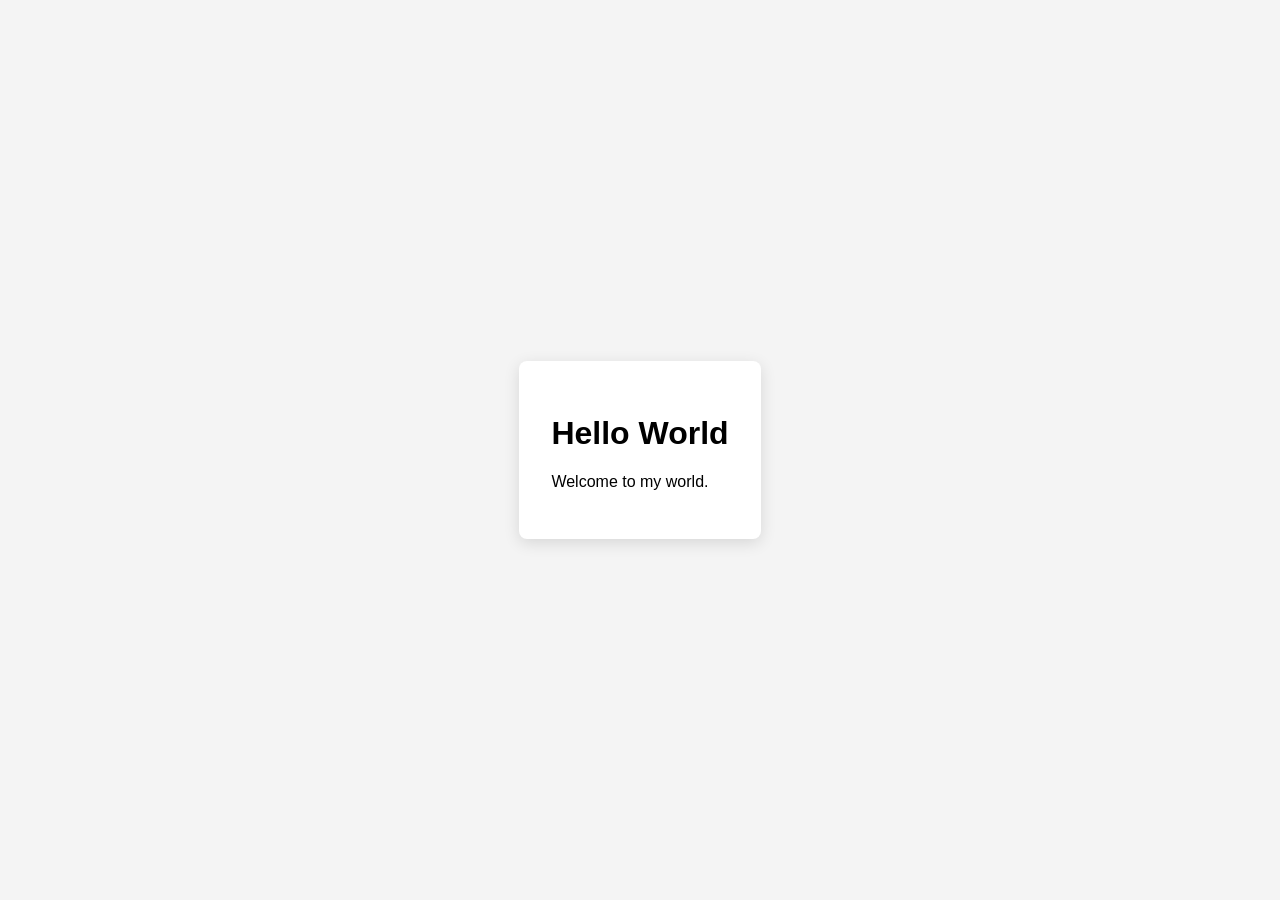
==== commit 9ff71936: "create index.html" ====
--- a/index.html
+++ b/index.html
@@ -1,471 +1,15 @@
-<!DOCTYPE HTML>
-<!--
-	Paradigm Shift by HTML5 UP
-	html5up.net | @ajlkn
-	Free for personal and commercial use under the CCA 3.0 license (html5up.net/license)
--->
-<html>
-	<head>
-		<title>Paradigm Shift by HTML5 UP</title>
-		<meta charset="utf-8" />
-		<meta name="viewport" content="width=device-width, initial-scale=1, user-scalable=no" />
-		<meta name="description" content="" />
-		<meta name="keywords" content="" />
-		<link rel="stylesheet" href="assets/css/main.css" />
-	</head>
-	<body class="is-preload">
-
-		<!-- Wrapper -->
-			<div id="wrapper">
-
-				<!-- Intro -->
-					<section class="intro">
-						<header>
-							<h1>Paradigm Shift</h1>
-							<p>A free responsive site template designed by <a href="https://twitter.com/ajlkn">@ajlkn</a> / <a href="https://html5up.net">HTML5 UP</a></p>
-							<ul class="actions">
-								<li><a href="#first" class="arrow scrolly"><span class="label">Next</span></a></li>
-							</ul>
-						</header>
-						<div class="content">
-							<span class="image fill" data-position="center"><img src="images/pic01.jpg" alt="" /></span>
-						</div>
-					</section>
-
-				<!-- Section -->
-					<section id="first">
-						<header>
-							<h2>Magna sed nullam nisl adipiscing</h2>
-						</header>
-						<div class="content">
-							<p><strong>Lorem ipsum dolor</strong> sit amet consectetur adipiscing elit. Duis dapibus rutrum facilisis. Class aptent taciti sociosqu ad litora torquent per conubia nostra, per inceptos himenaeos. Etiam tristique libero eu nibh porttitor amet fermentum. Nullam venenatis erat id vehicula ultrices sed ultricies condimentum. Magna sed etiam consequat, et lorem adipiscing sed nulla. Volutpat nisl et tempus et dolor libero, feugiat magna tempus, sed et lorem adipiscing.</p>
-							<span class="image main"><img src="images/pic02.jpg" alt="" /></span>
-						</div>
-					</section>
-
-				<!-- Section -->
-					<section>
-						<header>
-							<h2>Feugiat consequat tempus ultrices</h2>
-						</header>
-						<div class="content">
-							<p><strong>Etiam tristique libero</strong> eu nibh porttitor amet fermentum. Nullam venenatis erat id vehicula ultrices sed ultricies condimentum.</p>
-							<ul class="feature-icons">
-								<li class="icon solid fa-laptop">Consequat tempus</li>
-								<li class="icon solid fa-bolt">Etiam adipiscing</li>
-								<li class="icon solid fa-signal">Libero nullam</li>
-								<li class="icon solid fa-cog">Blandit condimentum</li>
-								<li class="icon solid fa-map-marker-alt">Lorem ipsum dolor</li>
-								<li class="icon solid fa-code">Nibh amet venenatis</li>
-							</ul>
-							<p>Vehicula ultrices sed ultricies condimentum. Magna sed etiam consequat, et lorem adipiscing sed nulla. Volutpat nisl et tempus et dolor libero, feugiat magna tempus, sed et lorem adipiscing.</p>
-						</div>
-					</section>
-
-				<!-- Section -->
-					<section>
-						<header>
-							<h2>Ultrices erat magna sed condimentum</h2>
-						</header>
-						<div class="content">
-							<p><strong>Integer mollis egestas</strong> nam maximus erat id euismod egestas. Pellentesque sapien ac quam. Lorem ipsum dolor sit nullam.</p>
-
-							<!-- Section -->
-								<section>
-									<header>
-										<h3>Erat aliquam</h3>
-										<p>Vehicula ultrices dolor amet ultricies et condimentum. Magna sed etiam consequat, et lorem adipiscing sed dolor sit amet, consectetur amet do eiusmod tempor incididunt  ipsum suspendisse ultrices gravida.</p>
-									</header>
-									<div class="content">
-										<div class="gallery">
-											<a href="images/gallery/fulls/01.jpg" class="landscape"><img src="images/gallery/thumbs/01.jpg" alt="" /></a>
-											<a href="images/gallery/fulls/02.jpg"><img src="images/gallery/thumbs/02.jpg" alt="" /></a>
-											<a href="images/gallery/fulls/03.jpg"><img src="images/gallery/thumbs/03.jpg" alt="" /></a>
-											<a href="images/gallery/fulls/04.jpg" class="landscape"><img src="images/gallery/thumbs/04.jpg" alt="" /></a>
-										</div>
-									</div>
-								</section>
-
-							<!-- Section -->
-								<section>
-									<header>
-										<h3>Nisl consequat</h3>
-										<p>Aenean ornare velit lacus, ac varius enim ullamcorper eu. Proin aliquam sed facilisis ante interdum congue. Integer mollis, nisl amet convallis, porttitor magna ullamcorper, amet mauris. Ut magna finibus nisi nec lacinia ipsum maximus.</p>
-									</header>
-									<div class="content">
-										<div class="gallery">
-											<a href="images/gallery/fulls/05.jpg" class="landscape"><img src="images/gallery/thumbs/05.jpg" alt="" /></a>
-											<a href="images/gallery/fulls/06.jpg"><img src="images/gallery/thumbs/06.jpg" alt="" /></a>
-											<a href="images/gallery/fulls/07.jpg"><img src="images/gallery/thumbs/07.jpg" alt="" /></a>
-										</div>
-									</div>
-								</section>
-
-							<!-- Section -->
-								<section>
-									<header>
-										<h3>Lorem gravida</h3>
-										<p>Proin aliquam facilisis ante interdum. Sed nulla amet lorem feugiat tempus aenean ornare velit lacus, ac varius sed enim lorem ullamcorper dolore.  ac varius enim lorem ullamcorper dolore. Proin aliquam facilisis.</p>
-									</header>
-									<div class="content">
-										<div class="gallery">
-											<a href="images/gallery/fulls/08.jpg" class="portrait"><img src="images/gallery/thumbs/08.jpg" alt="" /></a>
-											<a href="images/gallery/fulls/09.jpg" class="portrait"><img src="images/gallery/thumbs/09.jpg" alt="" /></a>
-											<a href="images/gallery/fulls/10.jpg" class="landscape"><img src="images/gallery/thumbs/10.jpg" alt="" /></a>
-										</div>
-									</div>
-								</section>
-
-						</div>
-					</section>
-
-				<!-- Section -->
-					<section>
-						<header>
-							<h2>Duis sed adpiscing veroeros amet</h2>
-						</header>
-						<div class="content">
-							<p><strong>Proin tempus feugiat</strong> sed varius enim lorem ullamcorper dolore aliquam aenean ornare velit lacus, ac varius enim lorem ullamcorper dolore.</p>
-							<ul class="actions">
-								<li><a href="#" class="button primary large">Get Started</a></li>
-								<li><a href="#" class="button large">Learn More</a></li>
-							</ul>
-						</div>
-					</section>
-
-				<!-- Elements -->
-				<!--
-					<section>
-						<header>
-							<h2>Elements</h2>
-						</header>
-						<div class="content">
-
-							<section>
-								<header>
-									<h3>Text</h3>
-								</header>
-								<div class="content">
-									<p>This is <b>bold</b> and this is <strong>strong</strong>. This is <i>italic</i> and this is <em>emphasized</em>.
-									This is <sup>superscript</sup> text and this is <sub>subscript</sub> text.
-									This is <u>underlined</u> and this is code: <code>for (;;) { ... }</code>. Finally, <a href="#">this is a link</a>.</p>
-									<hr />
-									<h2>Heading Level 2</h2>
-									<h3>Heading Level 3</h3>
-									<h4>Heading Level 4</h4>
-									<h5>Heading Level 5</h5>
-									<hr />
-									<h5>Blockquote</h5>
-									<blockquote>Fringilla nisl. Donec accumsan interdum nisi, quis tincidunt felis sagittis eget tempus euismod. Vestibulum ante ipsum primis in faucibus vestibulum. Blandit adipiscing eu felis iaculis volutpat ac adipiscing accumsan faucibus. Vestibulum ante ipsum primis in faucibus lorem ipsum dolor sit amet nullam adipiscing eu felis.</blockquote>
-									<h5>Preformatted</h5>
-									<pre><code>i = 0;
-
-while (!deck.isInOrder()) {
-  print 'Iteration ' + i;
-  deck.shuffle();
-  i++;
-}
-
-print 'Sorted in ' + i + ' iterations.';</code></pre>
-								</div>
-							</section>
-
-							<section>
-								<header>
-									<h3>Lists</h3>
-								</header>
-								<div class="content">
-
-									<h4>Unordered</h4>
-									<ul>
-										<li>Dolor pulvinar etiam.</li>
-										<li>Sagittis adipiscing.</li>
-										<li>Felis enim feugiat.</li>
-									</ul>
-
-									<h4>Alternate</h4>
-									<ul class="alt">
-										<li>Dolor pulvinar etiam.</li>
-										<li>Sagittis adipiscing.</li>
-										<li>Felis enim feugiat.</li>
-									</ul>
-
-									<h4>Ordered</h4>
-									<ol>
-										<li>Dolor pulvinar etiam.</li>
-										<li>Etiam vel felis viverra.</li>
-										<li>Felis enim feugiat.</li>
-										<li>Dolor pulvinar etiam.</li>
-										<li>Etiam vel felis lorem.</li>
-										<li>Felis enim et feugiat.</li>
-									</ol>
-									<h4>Icons</h4>
-									<ul class="icons">
-										<li><a href="#" class="icon brands fa-twitter"><span class="label">Twitter</span></a></li>
-										<li><a href="#" class="icon brands fa-facebook-f"><span class="label">Facebook</span></a></li>
-										<li><a href="#" class="icon brands fa-instagram"><span class="label">Instagram</span></a></li>
-										<li><a href="#" class="icon brands fa-github"><span class="label">Github</span></a></li>
-									</ul>
-
-									<h4>Actions</h4>
-									<ul class="actions">
-										<li><a href="#" class="button primary">Default</a></li>
-										<li><a href="#" class="button">Default</a></li>
-									</ul>
-									<ul class="actions stacked">
-										<li><a href="#" class="button primary">Default</a></li>
-										<li><a href="#" class="button">Default</a></li>
-									</ul>
-								</div>
-							</section>
-
-							<section>
-								<header>
-									<h3>Table</h3>
-								</header>
-								<div class="content">
-									<h4>Default</h4>
-									<div class="table-wrapper">
-										<table>
-											<thead>
-												<tr>
-													<th>Name</th>
-													<th>Description</th>
-													<th>Price</th>
-												</tr>
-											</thead>
-											<tbody>
-												<tr>
-													<td>Item One</td>
-													<td>Ante turpis integer aliquet porttitor.</td>
-													<td>29.99</td>
-												</tr>
-												<tr>
-													<td>Item Two</td>
-													<td>Vis ac commodo adipiscing arcu aliquet.</td>
-													<td>19.99</td>
-												</tr>
-												<tr>
-													<td>Item Three</td>
-													<td> Morbi faucibus arcu accumsan lorem.</td>
-													<td>29.99</td>
-												</tr>
-												<tr>
-													<td>Item Four</td>
-													<td>Vitae integer tempus condimentum.</td>
-													<td>19.99</td>
-												</tr>
-												<tr>
-													<td>Item Five</td>
-													<td>Ante turpis integer aliquet porttitor.</td>
-													<td>29.99</td>
-												</tr>
-											</tbody>
-											<tfoot>
-												<tr>
-													<td colspan="2"></td>
-													<td>100.00</td>
-												</tr>
-											</tfoot>
-										</table>
-									</div>
-
-									<h4>Alternate</h4>
-									<div class="table-wrapper">
-										<table class="alt">
-											<thead>
-												<tr>
-													<th>Name</th>
-													<th>Description</th>
-													<th>Price</th>
-												</tr>
-											</thead>
-											<tbody>
-												<tr>
-													<td>Item One</td>
-													<td>Ante turpis integer aliquet porttitor.</td>
-													<td>29.99</td>
-												</tr>
-												<tr>
-													<td>Item Two</td>
-													<td>Vis ac commodo adipiscing arcu aliquet.</td>
-													<td>19.99</td>
-												</tr>
-												<tr>
-													<td>Item Three</td>
-													<td> Morbi faucibus arcu accumsan lorem.</td>
-													<td>29.99</td>
-												</tr>
-												<tr>
-													<td>Item Four</td>
-													<td>Vitae integer tempus condimentum.</td>
-													<td>19.99</td>
-												</tr>
-												<tr>
-													<td>Item Five</td>
-													<td>Ante turpis integer aliquet porttitor.</td>
-													<td>29.99</td>
-												</tr>
-											</tbody>
-											<tfoot>
-												<tr>
-													<td colspan="2"></td>
-													<td>100.00</td>
-												</tr>
-											</tfoot>
-										</table>
-									</div>
-								</div>
-							</section>
-
-							<section>
-								<header>
-									<h3>Buttons</h3>
-								</header>
-								<div class="content">
-									<ul class="actions">
-										<li><a href="#" class="button primary">Primary</a></li>
-										<li><a href="#" class="button">Default</a></li>
-									</ul>
-									<ul class="actions">
-										<li><a href="#" class="button large">Large</a></li>
-										<li><a href="#" class="button">Default</a></li>
-										<li><a href="#" class="button small">Small</a></li>
-									</ul>
-									<ul class="actions">
-										<li><a href="#" class="button primary icon solid fa-download">Icon</a></li>
-										<li><a href="#" class="button icon solid fa-download">Icon</a></li>
-									</ul>
-									<ul class="actions">
-										<li><span class="button primary disabled">Disabled</span></li>
-										<li><span class="button disabled">Disabled</span></li>
-									</ul>
-								</div>
-							</section>
-
-							<section>
-								<header>
-									<h3>Form</h3>
-								</header>
-								<div class="content">
-									<form method="post" action="#">
-										<div class="fields">
-											<div class="field half">
-												<label for="demo-name">Name</label>
-												<input type="text" name="demo-name" id="demo-name" value="" placeholder="Jane Doe" />
-											</div>
-											<div class="field half">
-												<label for="demo-email">Email</label>
-												<input type="email" name="demo-email" id="demo-email" value="" placeholder="jane@untitled.tld" />
-											</div>
-											<div class="field">
-												<label for="demo-category">Category</label>
-												<select name="demo-category" id="demo-category">
-													<option value="">-</option>
-													<option value="1">Manufacturing</option>
-													<option value="1">Shipping</option>
-													<option value="1">Administration</option>
-													<option value="1">Human Resources</option>
-												</select>
-											</div>
-											<div class="field half">
-												<input type="radio" id="demo-priority-low" name="demo-priority" checked>
-												<label for="demo-priority-low">Low</label>
-											</div>
-											<div class="field half">
-												<input type="radio" id="demo-priority-high" name="demo-priority">
-												<label for="demo-priority-high">High</label>
-											</div>
-											<div class="field half">
-												<input type="checkbox" id="demo-copy" name="demo-copy">
-												<label for="demo-copy">Email me a copy</label>
-											</div>
-											<div class="field half">
-												<input type="checkbox" id="demo-human" name="demo-human" checked>
-												<label for="demo-human">Not a robot</label>
-											</div>
-											<div class="field">
-												<label for="demo-message">Message</label>
-												<textarea name="demo-message" id="demo-message" placeholder="Enter your message" rows="6"></textarea>
-											</div>
-										</div>
-										<ul class="actions">
-											<li><input type="submit" value="Send Message" class="primary" /></li>
-											<li><input type="reset" value="Reset" /></li>
-										</ul>
-									</form>
-								</div>
-							</section>
-
-						</div>
-					</section>
-				-->
-
-				<!-- Section -->
-					<section>
-						<header>
-							<h2>Get in touch</h2>
-						</header>
-						<div class="content">
-							<p><strong>Auctor commodo</strong> interdum et malesuada fames ac ante ipsum primis in faucibus. Pellentesque venenatis dolor imperdiet dolor mattis sagittis.</p>
-							<form>
-								<div class="fields">
-									<div class="field half">
-										<input type="text" name="name" id="name" placeholder="Name" />
-									</div>
-									<div class="field half">
-										<input type="email" name="email" id="email" placeholder="Email" />
-									</div>
-									<div class="field">
-										<textarea name="message" id="message" placeholder="Message" rows="7"></textarea>
-									</div>
-								</div>
-								<ul class="actions">
-									<li><input type="submit" value="Send Message" class="button primary" /></li>
-								</ul>
-							</form>
-						</div>
-						<footer>
-							<ul class="items">
-								<li>
-									<h3>Email</h3>
-									<a href="#">information@untitled.ext</a>
-								</li>
-								<li>
-									<h3>Phone</h3>
-									<a href="#">(000) 000-0000</a>
-								</li>
-								<li>
-									<h3>Address</h3>
-									<span>1234 Somewhere Road, Nashville, TN 00000</span>
-								</li>
-								<li>
-									<h3>Elsewhere</h3>
-									<ul class="icons">
-										<li><a href="#" class="icon brands fa-twitter"><span class="label">Twitter</span></a></li>
-										<li><a href="#" class="icon brands fa-facebook-f"><span class="label">Facebook</span></a></li>
-										<li><a href="#" class="icon brands fa-instagram"><span class="label">Instagram</span></a></li>
-										<li><a href="#" class="icon brands fa-linkedin-in"><span class="label">LinkedIn</span></a></li>
-										<li><a href="#" class="icon brands fa-github"><span class="label">GitHub</span></a></li>
-										<li><a href="#" class="icon brands fa-codepen"><span class="label">Codepen</span></a></li>
-									</ul>
-								</li>
-							</ul>
-						</footer>
-					</section>
-
-				<!-- Copyright -->
-					<div class="copyright">&copy; Untitled. All rights reserved. Design: <a href="https://html5up.net">HTML5 UP</a>.</div>
-
-			</div>
-
-		<!-- Scripts -->
-			<script src="assets/js/jquery.min.js"></script>
-			<script src="assets/js/jquery.scrolly.min.js"></script>
-			<script src="assets/js/browser.min.js"></script>
-			<script src="assets/js/breakpoints.min.js"></script>
-			<script src="assets/js/util.js"></script>
-			<script src="assets/js/main.js"></script>
-
-	</body>
-</html>+<!DOCTYPE html>
+<html lang="en">
+  <head>
+    <meta charset="UTF-8" />
+    <meta name="viewport" content="width=device-width, initial-scale=1.0" />
+    <title>Hello World</title>
+    <style>
+      body { display: flex; align-items: center; justify-content: center; min-height: 100vh; margin: 0; font-family: Arial, sans-serif; background: #f4f4f4; }
+      .message { padding: 2rem; border-radius: 8px; background: white; box-shadow: 0 4px 16px rgba(0,0,0,.12); }
+    </style>
+  </head>
+  <body>
+    <div class="message"><h1>Hello World</h1><p>Welcome to my world.</p></div>
+  </body>
+</html>
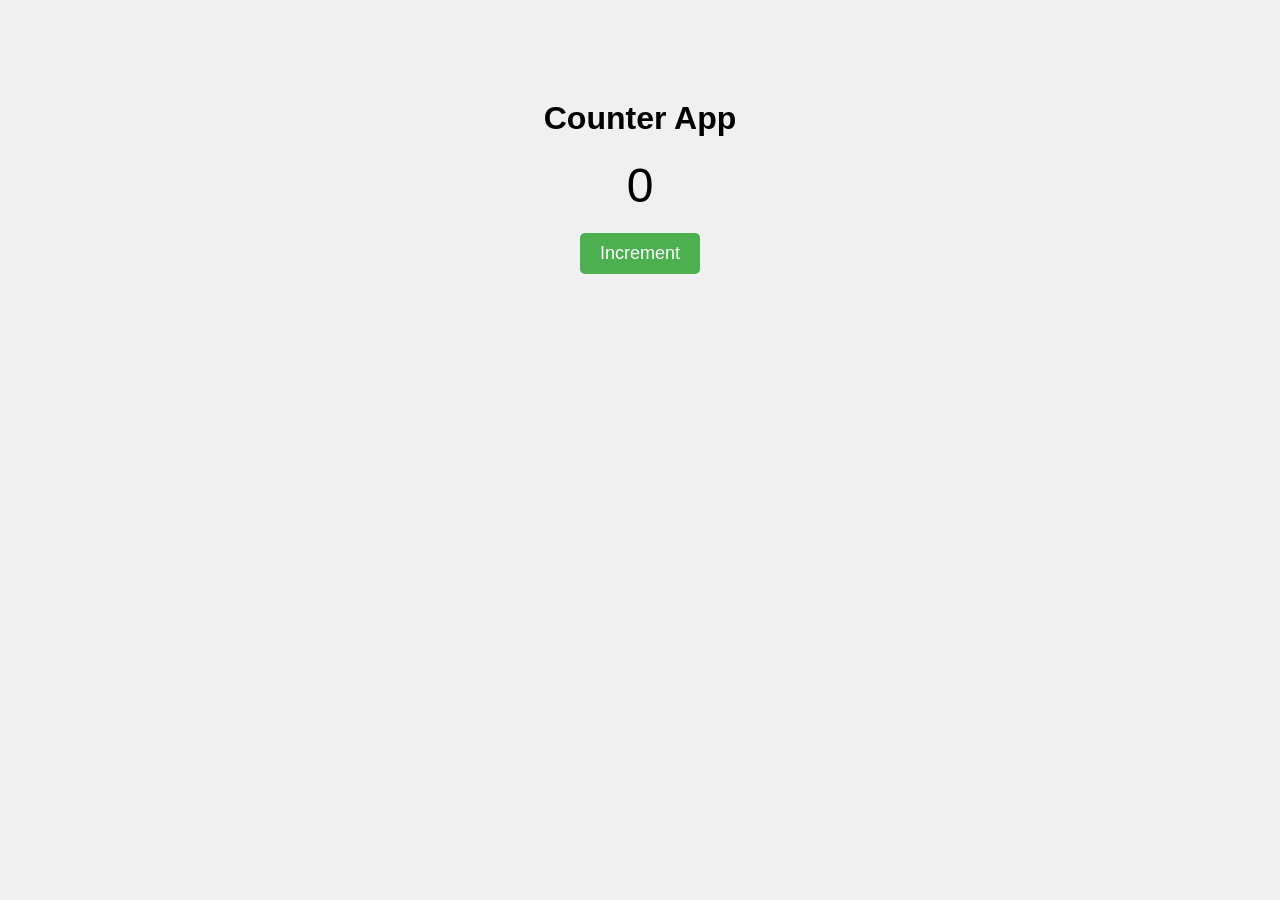
==== commit 21368619: "my website update" ====
--- a/index.html
+++ b/index.html
@@ -1,15 +1,54 @@
 <!DOCTYPE html>
 <html lang="en">
-  <head>
-    <meta charset="UTF-8" />
-    <meta name="viewport" content="width=device-width, initial-scale=1.0" />
-    <title>Hello World</title>
+<head>
+    <meta charset="UTF-8">
+    <title>Counter App</title>
+
     <style>
-      body { display: flex; align-items: center; justify-content: center; min-height: 100vh; margin: 0; font-family: Arial, sans-serif; background: #f4f4f4; }
-      .message { padding: 2rem; border-radius: 8px; background: white; box-shadow: 0 4px 16px rgba(0,0,0,.12); }
+        body {
+            background-color: #f0f0f0;
+            text-align: center;
+            font-family: Arial, sans-serif;
+            margin-top: 100px;
+        }
+
+        #counter {
+            font-size: 48px;
+            margin: 20px;
+        }
+
+        button {
+            padding: 10px 20px;
+            font-size: 18px;
+            cursor: pointer;
+            background-color: #4CAF50;
+            color: white;
+            border: none;
+            border-radius: 5px;
+        }
+
+        button:hover {
+            background-color: #45a049;
+        }
     </style>
-  </head>
-  <body>
-    <div class="message"><h1>Hello World</h1><p>Welcome to my world.</p></div>
-  </body>
-</html>
+</head>
+
+<body>
+
+    <h1>Counter App</h1>
+
+    <div id="counter">0</div>
+
+    <button onclick="incrementCounter()">Increment</button>
+
+    <script>
+        let count = 0;
+
+        function incrementCounter() {
+            count++;
+            document.getElementById("counter").textContent = count;
+        }
+    </script>
+
+</body>
+</html>
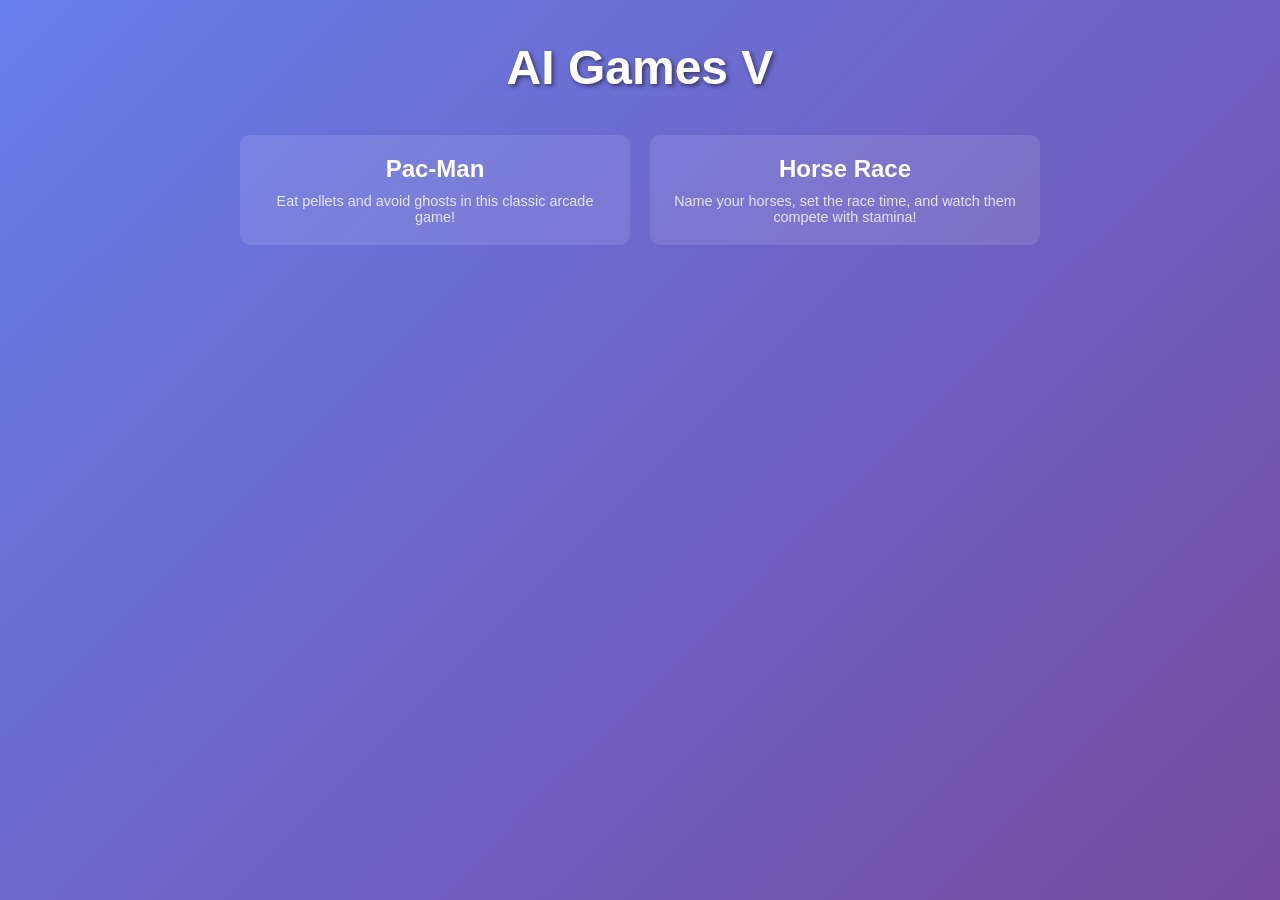
==== commit 168bb0e2: "version1.00" ====
--- a/index.html
+++ b/index.html
@@ -2,53 +2,75 @@
 <html lang="en">
 <head>
     <meta charset="UTF-8">
-    <title>Counter App</title>
-
+    <title>AI Games V</title>
     <style>
         body {
-            background-color: #f0f0f0;
-            text-align: center;
+            margin: 0;
+            min-height: 100vh;
+            display: flex;
+            flex-direction: column;
+            align-items: center;
+            justify-content: flex-start;
+            background: linear-gradient(135deg, #667eea 0%, #764ba2 100%);
+            color: #fff;
             font-family: Arial, sans-serif;
-            margin-top: 100px;
         }
 
-        #counter {
-            font-size: 48px;
-            margin: 20px;
+        h1 {
+            margin: 40px 0 20px;
+            font-size: 3rem;
+            text-shadow: 2px 2px 4px rgba(0,0,0,0.5);
         }
 
-        button {
-            padding: 10px 20px;
-            font-size: 18px;
-            cursor: pointer;
-            background-color: #4CAF50;
-            color: white;
-            border: none;
-            border-radius: 5px;
+        .games-grid {
+            display: grid;
+            grid-template-columns: repeat(auto-fit, minmax(200px, 1fr));
+            gap: 20px;
+            max-width: 800px;
+            width: 100%;
+            padding: 20px;
         }
 
-        button:hover {
-            background-color: #45a049;
+        .game-card {
+            background: rgba(255, 255, 255, 0.1);
+            border-radius: 10px;
+            padding: 20px;
+            text-align: center;
+            transition: transform 0.3s, box-shadow 0.3s;
+            cursor: pointer;
+            text-decoration: none;
+            color: #fff;
+        }
+
+        .game-card:hover {
+            transform: translateY(-5px);
+            box-shadow: 0 10px 20px rgba(0,0,0,0.3);
+        }
+
+        .game-card h3 {
+            margin: 0 0 10px;
+            font-size: 1.5rem;
+        }
+
+        .game-card p {
+            margin: 0;
+            font-size: 0.9rem;
+            opacity: 0.8;
         }
     </style>
 </head>
-
 <body>
-
-    <h1>Counter App</h1>
-
-    <div id="counter">0</div>
-
-    <button onclick="incrementCounter()">Increment</button>
-
-    <script>
-        let count = 0;
-
-        function incrementCounter() {
-            count++;
-            document.getElementById("counter").textContent = count;
-        }
-    </script>
-
+    <h1>AI Games V</h1>
+    <div class="games-grid">
+        <a href="pacman.html" class="game-card">
+            <h3>Pac-Man</h3>
+            <p>Eat pellets and avoid ghosts in this classic arcade game!</p>
+        </a>
+        <a href="horse-race.html" class="game-card">
+            <h3>Horse Race</h3>
+            <p>Name your horses, set the race time, and watch them compete with stamina!</p>
+        </a>
+        <!-- Add more games here -->
+    </div>
 </body>
 </html>
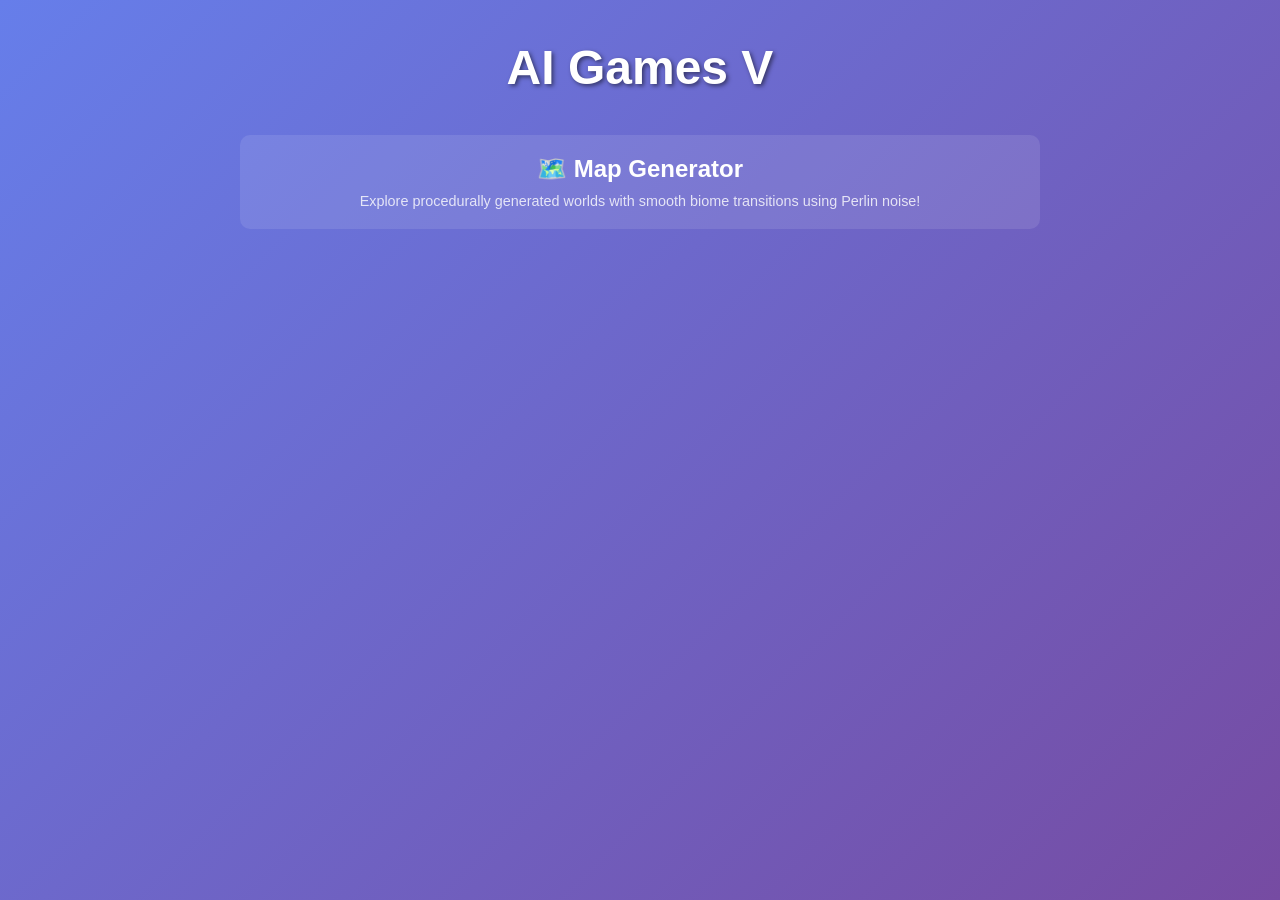
==== commit a4733742: "add map generator" ====
--- a/index.html
+++ b/index.html
@@ -62,13 +62,9 @@
 <body>
     <h1>AI Games V</h1>
     <div class="games-grid">
-        <a href="pacman.html" class="game-card">
-            <h3>Pac-Man</h3>
-            <p>Eat pellets and avoid ghosts in this classic arcade game!</p>
-        </a>
-        <a href="horse-race.html" class="game-card">
-            <h3>Horse Race</h3>
-            <p>Name your horses, set the race time, and watch them compete with stamina!</p>
+        <a href="map-generator.html" class="game-card">
+            <h3>🗺️ Map Generator</h3>
+            <p>Explore procedurally generated worlds with smooth biome transitions using Perlin noise!</p>
         </a>
         <!-- Add more games here -->
     </div>
